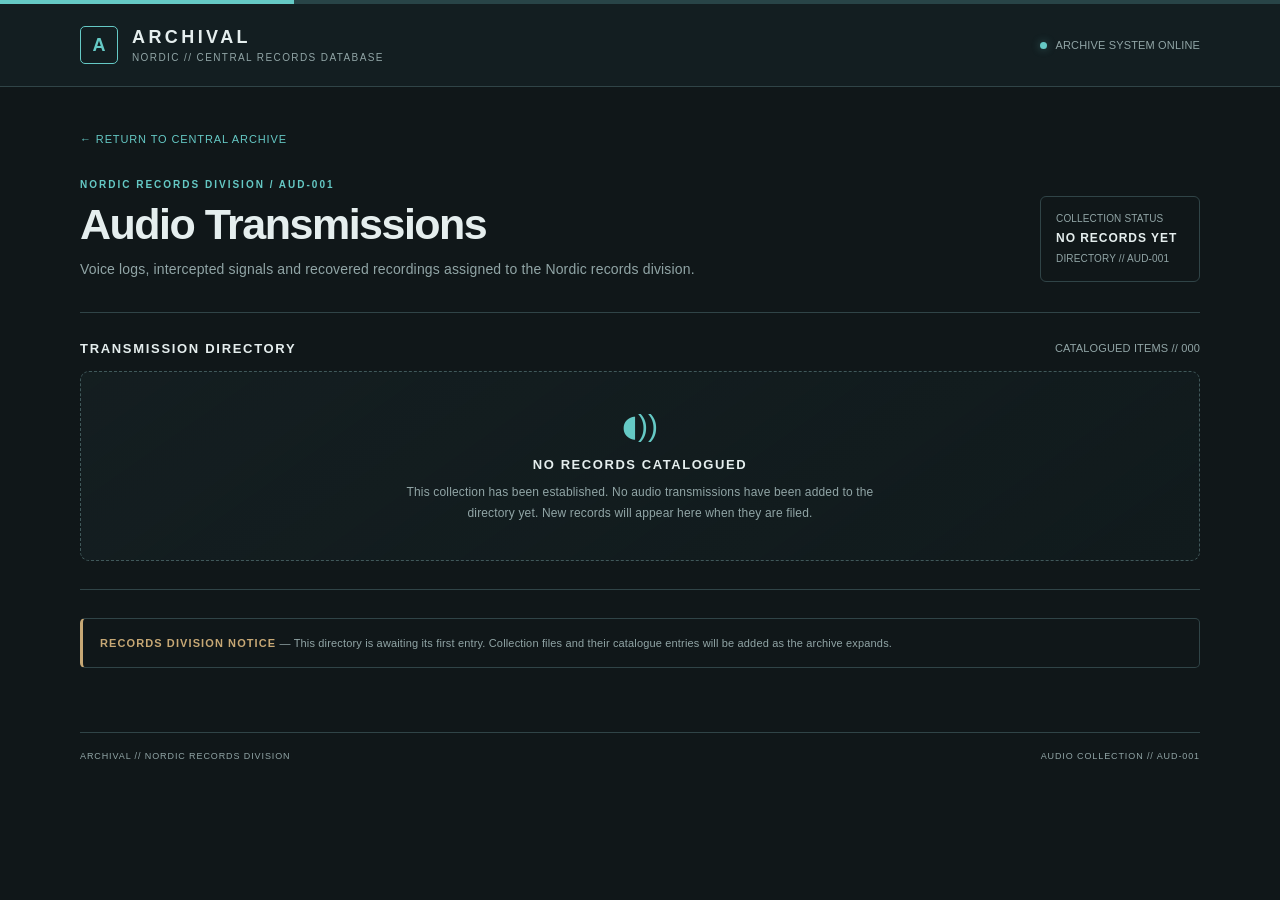
==== audio/index.html @ 57a5e49c "Add Audio Transmissions collection page" ====
<!doctype html>
<html lang="en">
<head>
  <meta charset="utf-8">
  <meta name="viewport" content="width=device-width, initial-scale=1, viewport-fit=cover">
  <meta name="theme-color" content="#101719">
  <meta name="description" content="ARCHIVAL — Audio Transmissions.">
  <title>Audio Transmissions — ARCHIVAL</title>
  <style>
    :root {
      color-scheme: dark;
      --bg:#101719; --panel:#172326; --panel2:#1c2b2e; --line:#304447;
      --text:#e5eeee; --muted:#91a5a6; --cyan:#65c9c5; --cyan-soft:#a0e2dc;
      --amber:#c7a875; --radius:9px;
      font-family:Inter,"Segoe UI",Arial,sans-serif;
    }
    *{box-sizing:border-box}
    html{min-width:320px;-webkit-text-size-adjust:100%;text-size-adjust:100%}
    body{margin:0;min-height:100vh;min-height:100svh;background:var(--bg);color:var(--text);letter-spacing:.01em;overflow-x:hidden}
    a{color:inherit;text-decoration:none}
    a:focus-visible{outline:3px solid var(--cyan-soft);outline-offset:4px}
    .topline{height:4px;background:linear-gradient(90deg,var(--cyan) 0 23%,#284447 23% 100%)}
    header{border-bottom:1px solid var(--line);background:#131e21}
    .header-inner,main,footer{width:min(1120px,calc(100% - 44px));margin:0 auto}
    .header-inner{min-height:82px;display:flex;align-items:center;justify-content:space-between;gap:24px}
    .brand{display:flex;align-items:center;gap:14px;min-width:0}
    .brand-mark{width:38px;height:38px;flex:0 0 38px;display:grid;place-items:center;border:1px solid var(--cyan);color:var(--cyan);font-size:18px;font-weight:700;border-radius:5px}
    .brand-name{font-size:18px;font-weight:700;letter-spacing:.19em}
    .brand-sub{margin-top:4px;color:var(--muted);font-size:10px;letter-spacing:.14em}
    .header-meta{color:var(--muted);font-size:11px;white-space:nowrap}
    .status-dot{display:inline-block;width:7px;height:7px;border-radius:50%;background:var(--cyan);margin-right:8px;box-shadow:0 0 8px #65c9c566}
    main{padding:42px 0 64px}
    .back{display:inline-flex;align-items:center;gap:9px;color:var(--cyan);font-size:11px;letter-spacing:.08em;margin-bottom:34px}
    .eyebrow{color:var(--cyan);font-size:10px;font-weight:700;letter-spacing:.2em;text-transform:uppercase}
    .intro{display:flex;justify-content:space-between;align-items:end;gap:30px;margin-bottom:30px}
    h1{margin:10px 0 9px;font-size:clamp(29px,5vw,43px);font-weight:600;letter-spacing:-.035em}
    .intro p{max-width:640px;margin:0;color:var(--muted);font-size:14px;line-height:1.7}
    .stamp{min-width:160px;padding:13px 15px;border:1px solid var(--line);border-radius:6px;color:var(--muted);font-size:10px;line-height:1.8}
    .stamp strong{display:block;color:var(--text);font-size:12px;letter-spacing:.08em}
    .rule{height:1px;background:var(--line);margin:28px 0}
    .section-heading{display:flex;justify-content:space-between;align-items:center;gap:20px;margin-bottom:15px}
    h2{margin:0;font-size:13px;font-weight:650;letter-spacing:.13em;text-transform:uppercase}
    .section-note{color:var(--muted);font-size:11px;text-align:right}
    .empty{min-height:190px;display:flex;flex-direction:column;align-items:center;justify-content:center;text-align:center;padding:28px;border:1px dashed #40585a;border-radius:var(--radius);background:linear-gradient(145deg,#17232699,#111b1d)}
    .empty-symbol{font-size:30px;color:var(--cyan);margin-bottom:14px}
    .empty strong{font-size:13px;letter-spacing:.12em}
    .empty p{max-width:470px;margin:10px 0 0;color:var(--muted);font-size:12px;line-height:1.7}
    .notice{padding:15px 17px;border:1px solid var(--line);border-left:3px solid var(--amber);border-radius:5px;color:var(--muted);font-size:11px;line-height:1.7;overflow-wrap:anywhere}
    .notice strong{color:var(--amber);letter-spacing:.1em}
    footer{display:flex;justify-content:space-between;gap:18px;padding:18px 0 24px;border-top:1px solid var(--line);color:var(--muted);font-size:9px;letter-spacing:.1em}
    @media(max-width:760px){.intro{align-items:start;flex-direction:column}.header-meta{font-size:9px} .empty{min-height:170px}}
    @media(max-width:440px){.header-inner,main,footer{width:min(100% - 28px,1120px)}.header-inner{min-height:72px;gap:10px}.brand{gap:10px}.brand-mark{width:34px;height:34px;flex-basis:34px}.brand-name{font-size:15px}.brand-sub{font-size:8px;letter-spacing:.08em}main{padding-top:30px}.section-heading{align-items:flex-start;flex-direction:column;gap:7px}.section-note{text-align:left}footer{flex-direction:column;line-height:1.6}}
    @media(prefers-reduced-motion:reduce){*,*::before,*::after{scroll-behavior:auto!important;transition-duration:.01ms!important;animation-duration:.01ms!important;animation-iteration-count:1!important}}
  </style>
</head>
<body>
  <div class="topline"></div>
  <header>
    <div class="header-inner">
      <a class="brand" href="../" aria-label="ARCHIVAL home">
        <div class="brand-mark">A</div>
        <div><div class="brand-name">ARCHIVAL</div><div class="brand-sub">NORDIC // CENTRAL RECORDS DATABASE</div></div>
      </a>
      <div class="header-meta"><span class="status-dot"></span>ARCHIVE SYSTEM ONLINE</div>
    </div>
  </header>
  <main>
    <a class="back" href="../">← RETURN TO CENTRAL ARCHIVE</a>
    <section class="intro">
      <div>
        <div class="eyebrow">Nordic records division / AUD-001</div>
        <h1>Audio Transmissions</h1>
        <p>Voice logs, intercepted signals and recovered recordings assigned to the Nordic records division.</p>
      </div>
      <div class="stamp">COLLECTION STATUS<strong>NO RECORDS YET</strong>DIRECTORY // AUD-001</div>
    </section>
    <div class="rule"></div>
    <section aria-labelledby="records-title">
      <div class="section-heading">
        <h2 id="records-title">Transmission directory</h2>
        <span class="section-note">CATALOGUED ITEMS // 000</span>
      </div>
      <div class="empty">
        <div class="empty-symbol" aria-hidden="true">◖))</div>
        <strong>NO RECORDS CATALOGUED</strong>
        <p>This collection has been established. No audio transmissions have been added to the directory yet. New records will appear here when they are filed.</p>
      </div>
    </section>
    <div class="rule"></div>
    <div class="notice"><strong>RECORDS DIVISION NOTICE</strong> — This directory is awaiting its first entry. Collection files and their catalogue entries will be added as the archive expands.</div>
  </main>
  <footer><span>ARCHIVAL // NORDIC RECORDS DIVISION</span><span>AUDIO COLLECTION // AUD-001</span></footer>
</body>
</html>
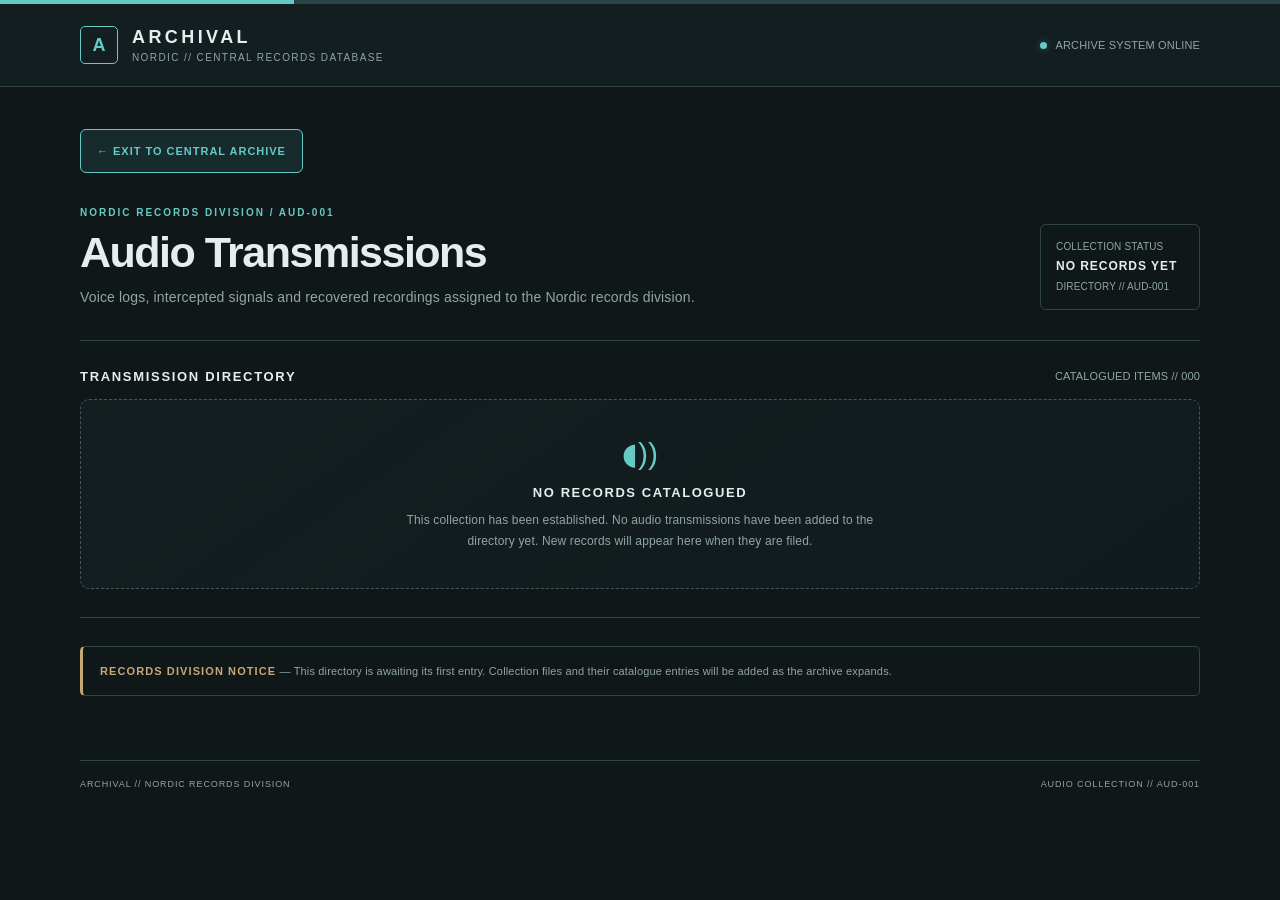
==== commit 77ca12d5: "Add clear exit navigation to collection page" ====
--- a/audio/index.html
+++ b/audio/index.html
@@ -30,7 +30,7 @@
     .header-meta{color:var(--muted);font-size:11px;white-space:nowrap}
     .status-dot{display:inline-block;width:7px;height:7px;border-radius:50%;background:var(--cyan);margin-right:8px;box-shadow:0 0 8px #65c9c566}
     main{padding:42px 0 64px}
-    .back{display:inline-flex;align-items:center;gap:9px;color:var(--cyan);font-size:11px;letter-spacing:.08em;margin-bottom:34px}
+    .back{display:inline-flex;align-items:center;justify-content:center;gap:9px;min-height:44px;padding:0 16px;border:1px solid var(--cyan);border-radius:6px;background:#172b2d;color:var(--cyan);font-size:11px;font-weight:700;letter-spacing:.09em;margin-bottom:34px;transition:background .18s ease,border-color .18s ease}\n    .back:hover,.exit-bottom:hover{background:#203b3d;border-color:var(--cyan-soft)}\n    .exit-bottom{display:flex;align-items:center;justify-content:center;gap:10px;min-height:48px;width:fit-content;max-width:100%;margin:24px auto 0;padding:0 22px;border:1px solid var(--cyan);border-radius:6px;background:#172b2d;color:var(--cyan);font-size:11px;font-weight:700;letter-spacing:.1em;text-align:center;transition:background .18s ease,border-color .18s ease;touch-action:manipulation}\n    .back:focus-visible,.exit-bottom:focus-visible{outline:3px solid var(--cyan-soft);outline-offset:4px}
     .eyebrow{color:var(--cyan);font-size:10px;font-weight:700;letter-spacing:.2em;text-transform:uppercase}
     .intro{display:flex;justify-content:space-between;align-items:end;gap:30px;margin-bottom:30px}
     h1{margin:10px 0 9px;font-size:clamp(29px,5vw,43px);font-weight:600;letter-spacing:-.035em}
@@ -65,7 +65,7 @@
     </div>
   </header>
   <main>
-    <a class="back" href="../">← RETURN TO CENTRAL ARCHIVE</a>
+    <a class="back" href="../" aria-label="Exit this collection and return to the central archive">← EXIT TO CENTRAL ARCHIVE</a>
     <section class="intro">
       <div>
         <div class="eyebrow">Nordic records division / AUD-001</div>
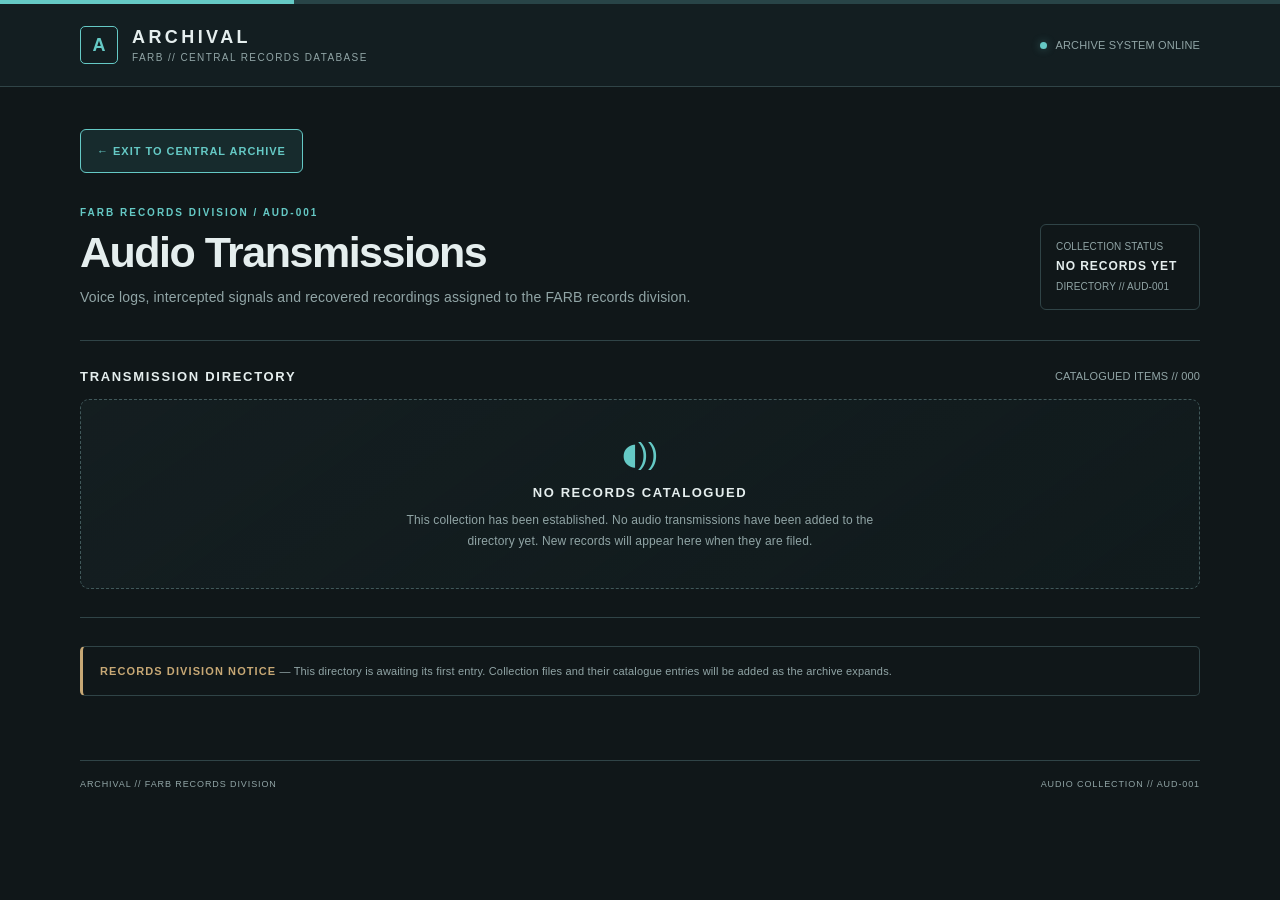
==== commit 43d099fb: "Replace NORDIC organisation label with FARB" ====
--- a/audio/index.html
+++ b/audio/index.html
@@ -59,7 +59,7 @@
     <div class="header-inner">
       <a class="brand" href="../" aria-label="ARCHIVAL home">
         <div class="brand-mark">A</div>
-        <div><div class="brand-name">ARCHIVAL</div><div class="brand-sub">NORDIC // CENTRAL RECORDS DATABASE</div></div>
+        <div><div class="brand-name">ARCHIVAL</div><div class="brand-sub">FARB // CENTRAL RECORDS DATABASE</div></div>
       </a>
       <div class="header-meta"><span class="status-dot"></span>ARCHIVE SYSTEM ONLINE</div>
     </div>
@@ -68,9 +68,9 @@
     <a class="back" href="../" aria-label="Exit this collection and return to the central archive">← EXIT TO CENTRAL ARCHIVE</a>
     <section class="intro">
       <div>
-        <div class="eyebrow">Nordic records division / AUD-001</div>
+        <div class="eyebrow">FARB records division / AUD-001</div>
         <h1>Audio Transmissions</h1>
-        <p>Voice logs, intercepted signals and recovered recordings assigned to the Nordic records division.</p>
+        <p>Voice logs, intercepted signals and recovered recordings assigned to the FARB records division.</p>
       </div>
       <div class="stamp">COLLECTION STATUS<strong>NO RECORDS YET</strong>DIRECTORY // AUD-001</div>
     </section>
@@ -89,6 +89,6 @@
     <div class="rule"></div>
     <div class="notice"><strong>RECORDS DIVISION NOTICE</strong> — This directory is awaiting its first entry. Collection files and their catalogue entries will be added as the archive expands.</div>
   </main>
-  <footer><span>ARCHIVAL // NORDIC RECORDS DIVISION</span><span>AUDIO COLLECTION // AUD-001</span></footer>
+  <footer><span>ARCHIVAL // FARB RECORDS DIVISION</span><span>AUDIO COLLECTION // AUD-001</span></footer>
 </body>
 </html>
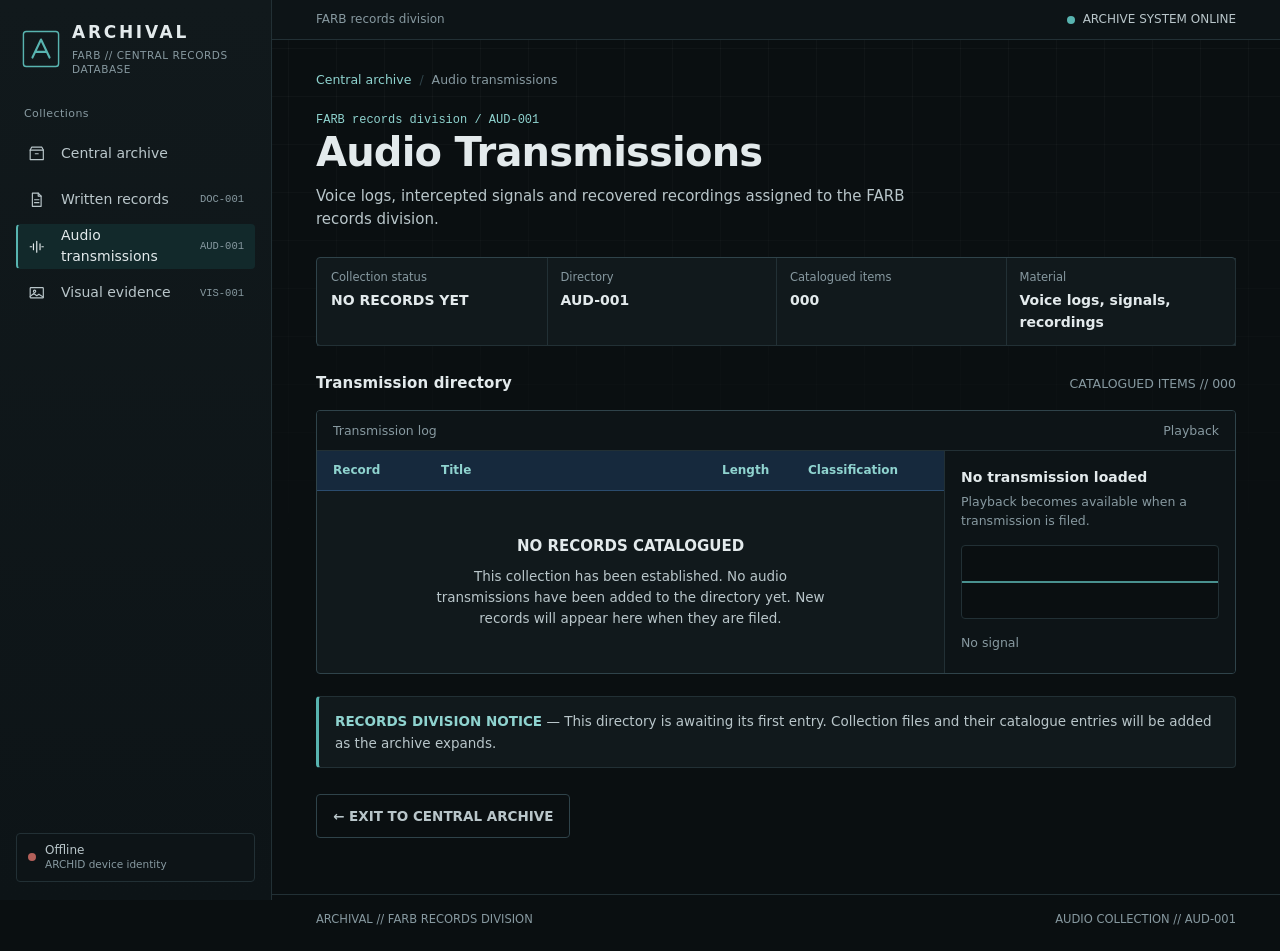
==== commit edaa61b3: "Redesign ARCHIVAL as a classified records-management console Shared design system (assets/css/archiv" ====
--- a/audio/index.html
+++ b/audio/index.html
@@ -1,94 +1,122 @@
 <!doctype html>
 <html lang="en">
 <head>
-  <meta charset="utf-8">
-  <meta name="viewport" content="width=device-width, initial-scale=1, viewport-fit=cover">
-  <meta name="theme-color" content="#101719">
-  <meta name="description" content="ARCHIVAL — Audio Transmissions.">
-  <title>Audio Transmissions — ARCHIVAL</title>
-  <style>
-    :root {
-      color-scheme: dark;
-      --bg:#101719; --panel:#172326; --panel2:#1c2b2e; --line:#304447;
-      --text:#e5eeee; --muted:#91a5a6; --cyan:#65c9c5; --cyan-soft:#a0e2dc;
-      --amber:#c7a875; --radius:9px;
-      font-family:Inter,"Segoe UI",Arial,sans-serif;
-    }
-    *{box-sizing:border-box}
-    html{min-width:320px;-webkit-text-size-adjust:100%;text-size-adjust:100%}
-    body{margin:0;min-height:100vh;min-height:100svh;background:var(--bg);color:var(--text);letter-spacing:.01em;overflow-x:hidden}
-    a{color:inherit;text-decoration:none}
-    a:focus-visible{outline:3px solid var(--cyan-soft);outline-offset:4px}
-    .topline{height:4px;background:linear-gradient(90deg,var(--cyan) 0 23%,#284447 23% 100%)}
-    header{border-bottom:1px solid var(--line);background:#131e21}
-    .header-inner,main,footer{width:min(1120px,calc(100% - 44px));margin:0 auto}
-    .header-inner{min-height:82px;display:flex;align-items:center;justify-content:space-between;gap:24px}
-    .brand{display:flex;align-items:center;gap:14px;min-width:0}
-    .brand-mark{width:38px;height:38px;flex:0 0 38px;display:grid;place-items:center;border:1px solid var(--cyan);color:var(--cyan);font-size:18px;font-weight:700;border-radius:5px}
-    .brand-name{font-size:18px;font-weight:700;letter-spacing:.19em}
-    .brand-sub{margin-top:4px;color:var(--muted);font-size:10px;letter-spacing:.14em}
-    .header-meta{color:var(--muted);font-size:11px;white-space:nowrap}
-    .status-dot{display:inline-block;width:7px;height:7px;border-radius:50%;background:var(--cyan);margin-right:8px;box-shadow:0 0 8px #65c9c566}
-    main{padding:42px 0 64px}
-    .back{display:inline-flex;align-items:center;justify-content:center;gap:9px;min-height:44px;padding:0 16px;border:1px solid var(--cyan);border-radius:6px;background:#172b2d;color:var(--cyan);font-size:11px;font-weight:700;letter-spacing:.09em;margin-bottom:34px;transition:background .18s ease,border-color .18s ease}\n    .back:hover,.exit-bottom:hover{background:#203b3d;border-color:var(--cyan-soft)}\n    .exit-bottom{display:flex;align-items:center;justify-content:center;gap:10px;min-height:48px;width:fit-content;max-width:100%;margin:24px auto 0;padding:0 22px;border:1px solid var(--cyan);border-radius:6px;background:#172b2d;color:var(--cyan);font-size:11px;font-weight:700;letter-spacing:.1em;text-align:center;transition:background .18s ease,border-color .18s ease;touch-action:manipulation}\n    .back:focus-visible,.exit-bottom:focus-visible{outline:3px solid var(--cyan-soft);outline-offset:4px}
-    .eyebrow{color:var(--cyan);font-size:10px;font-weight:700;letter-spacing:.2em;text-transform:uppercase}
-    .intro{display:flex;justify-content:space-between;align-items:end;gap:30px;margin-bottom:30px}
-    h1{margin:10px 0 9px;font-size:clamp(29px,5vw,43px);font-weight:600;letter-spacing:-.035em}
-    .intro p{max-width:640px;margin:0;color:var(--muted);font-size:14px;line-height:1.7}
-    .stamp{min-width:160px;padding:13px 15px;border:1px solid var(--line);border-radius:6px;color:var(--muted);font-size:10px;line-height:1.8}
-    .stamp strong{display:block;color:var(--text);font-size:12px;letter-spacing:.08em}
-    .rule{height:1px;background:var(--line);margin:28px 0}
-    .section-heading{display:flex;justify-content:space-between;align-items:center;gap:20px;margin-bottom:15px}
-    h2{margin:0;font-size:13px;font-weight:650;letter-spacing:.13em;text-transform:uppercase}
-    .section-note{color:var(--muted);font-size:11px;text-align:right}
-    .empty{min-height:190px;display:flex;flex-direction:column;align-items:center;justify-content:center;text-align:center;padding:28px;border:1px dashed #40585a;border-radius:var(--radius);background:linear-gradient(145deg,#17232699,#111b1d)}
-    .empty-symbol{font-size:30px;color:var(--cyan);margin-bottom:14px}
-    .empty strong{font-size:13px;letter-spacing:.12em}
-    .empty p{max-width:470px;margin:10px 0 0;color:var(--muted);font-size:12px;line-height:1.7}
-    .notice{padding:15px 17px;border:1px solid var(--line);border-left:3px solid var(--amber);border-radius:5px;color:var(--muted);font-size:11px;line-height:1.7;overflow-wrap:anywhere}
-    .notice strong{color:var(--amber);letter-spacing:.1em}
-    footer{display:flex;justify-content:space-between;gap:18px;padding:18px 0 24px;border-top:1px solid var(--line);color:var(--muted);font-size:9px;letter-spacing:.1em}
-    @media(max-width:760px){.intro{align-items:start;flex-direction:column}.header-meta{font-size:9px} .empty{min-height:170px}}
-    @media(max-width:440px){.header-inner,main,footer{width:min(100% - 28px,1120px)}.header-inner{min-height:72px;gap:10px}.brand{gap:10px}.brand-mark{width:34px;height:34px;flex-basis:34px}.brand-name{font-size:15px}.brand-sub{font-size:8px;letter-spacing:.08em}main{padding-top:30px}.section-heading{align-items:flex-start;flex-direction:column;gap:7px}.section-note{text-align:left}footer{flex-direction:column;line-height:1.6}}
-    @media(prefers-reduced-motion:reduce){*,*::before,*::after{scroll-behavior:auto!important;transition-duration:.01ms!important;animation-duration:.01ms!important;animation-iteration-count:1!important}}
-  </style>
+<meta charset="utf-8">
+<meta name="viewport" content="width=device-width, initial-scale=1, viewport-fit=cover">
+<meta name="theme-color" content="#0a0f11">
+<meta name="description" content="ARCHIVAL — Audio Transmissions.">
+<title>Audio Transmissions — ARCHIVAL</title>
+<link rel="stylesheet" href="../assets/css/archival.css">
 </head>
 <body>
-  <div class="topline"></div>
-  <header>
-    <div class="header-inner">
-      <a class="brand" href="../" aria-label="ARCHIVAL home">
-        <div class="brand-mark">A</div>
-        <div><div class="brand-name">ARCHIVAL</div><div class="brand-sub">FARB // CENTRAL RECORDS DATABASE</div></div>
-      </a>
-      <div class="header-meta"><span class="status-dot"></span>ARCHIVE SYSTEM ONLINE</div>
-    </div>
-  </header>
-  <main>
-    <a class="back" href="../" aria-label="Exit this collection and return to the central archive">← EXIT TO CENTRAL ARCHIVE</a>
-    <section class="intro">
-      <div>
-        <div class="eyebrow">FARB records division / AUD-001</div>
-        <h1>Audio Transmissions</h1>
-        <p>Voice logs, intercepted signals and recovered recordings assigned to the FARB records division.</p>
-      </div>
-      <div class="stamp">COLLECTION STATUS<strong>NO RECORDS YET</strong>DIRECTORY // AUD-001</div>
-    </section>
-    <div class="rule"></div>
-    <section aria-labelledby="records-title">
-      <div class="section-heading">
-        <h2 id="records-title">Transmission directory</h2>
-        <span class="section-note">CATALOGUED ITEMS // 000</span>
-      </div>
-      <div class="empty">
-        <div class="empty-symbol" aria-hidden="true">◖))</div>
-        <strong>NO RECORDS CATALOGUED</strong>
-        <p>This collection has been established. No audio transmissions have been added to the directory yet. New records will appear here when they are filed.</p>
-      </div>
-    </section>
-    <div class="rule"></div>
-    <div class="notice"><strong>RECORDS DIVISION NOTICE</strong> — This directory is awaiting its first entry. Collection files and their catalogue entries will be added as the archive expands.</div>
-  </main>
-  <footer><span>ARCHIVAL // FARB RECORDS DIVISION</span><span>AUDIO COLLECTION // AUD-001</span></footer>
+<svg width="0" height="0" style="position:absolute" aria-hidden="true" focusable="false"><defs>
+<symbol id="i-mark" viewBox="0 0 40 40"><rect x="1.5" y="1.5" width="37" height="37" rx="3" fill="none" stroke="currentColor" stroke-width="1.5"/><path d="M11 29 20 10l9 19M14.5 23h11" fill="none" stroke="currentColor" stroke-width="2.2" stroke-linecap="round" stroke-linejoin="round"/></symbol>
+<symbol id="i-archive" viewBox="0 0 24 24"><path d="M3 7h18v13H3z"/><path d="M3 7l2-4h14l2 4"/><path d="M10 12h4"/></symbol>
+<symbol id="i-doc" viewBox="0 0 24 24"><path d="M6 3h8l4 4v14H6z"/><path d="M14 3v4h4"/><path d="M9 12h6M9 16h6"/></symbol>
+<symbol id="i-audio" viewBox="0 0 24 24"><path d="M3 12h2M7.5 8v8M12 4.5v15M16.5 8v8M21 12h-2"/></symbol>
+<symbol id="i-image" viewBox="0 0 24 24"><rect x="3" y="5" width="18" height="14" rx="1"/><circle cx="9" cy="10" r="1.6"/><path d="M3 17l5-4 4 3 3-2 6 4"/></symbol>
+<symbol id="i-search" viewBox="0 0 24 24"><circle cx="11" cy="11" r="6"/><path d="M16 16l5 5"/></symbol>
+<symbol id="i-open" viewBox="0 0 24 24"><path d="M9 5h10v10"/><path d="M19 5 8 16"/></symbol>
+<symbol id="i-go" viewBox="0 0 24 24"><path d="M5 12h14M13 6l6 6-6 6"/></symbol>
+</defs></svg>
+<div class="shell">
+<aside class="rail">
+<a class="brand" href="../" aria-label="ARCHIVAL home">
+<svg class="brand-mark" aria-hidden="true"><use href="#i-mark"/></svg>
+<span><span class="brand-name">ARCHIVAL</span><span class="brand-sub" style="display:block">FARB // CENTRAL RECORDS DATABASE</span></span>
+</a>
+<nav class="nav" aria-label="Archive collections">
+<p class="nav-label">Collections</p>
+<a href="../"><svg class="icon" aria-hidden="true"><use href="#i-archive"/></svg><span>Central archive</span><span></span></a>
+<a href="../documents/"><svg class="icon" aria-hidden="true"><use href="#i-doc"/></svg><span>Written records</span><span class="code">DOC-001</span></a>
+<a href="../audio/" aria-current="page"><svg class="icon" aria-hidden="true"><use href="#i-audio"/></svg><span>Audio transmissions</span><span class="code">AUD-001</span></a>
+<a href="../visual/"><svg class="icon" aria-hidden="true"><use href="#i-image"/></svg><span>Visual evidence</span><span class="code">VIS-001</span></a>
+</nav>
+<div class="rail-foot">
+<div class="chip" data-archid-chip><span class="dot"></span><span><span data-archid-label>Connecting</span><small>ARCHID device identity</small></span></div>
+</div>
+</aside>
+<div class="stage">
+<div class="banner"><span class="hide-sm">FARB records division</span><span class="status"><span class="dot"></span>ARCHIVE SYSTEM ONLINE</span></div>
+<main class="main" id="main">
+<nav class="crumbs" aria-label="Breadcrumb"><a href="../">Central archive</a> <span class="sep" aria-hidden="true">/</span> <span aria-current="page">Audio transmissions</span></nav>
+
+<div class="record-no">FARB records division / AUD-001</div>
+<h1>Audio Transmissions</h1>
+<p class="lede">Voice logs, intercepted signals and recovered recordings assigned to the FARB records division.</p>
+<dl class="control">
+<div><dt>Collection status</dt><dd id="audioStatus">NO RECORDS YET</dd></div>
+<div><dt>Directory</dt><dd>AUD-001</dd></div>
+<div><dt>Catalogued items</dt><dd id="audioCountCell">000</dd></div>
+<div><dt>Material</dt><dd>Voice logs, signals, recordings</dd></div>
+</dl>
+<section aria-labelledby="records-title">
+<div class="section-head"><h2 id="records-title">Transmission directory</h2><span class="note" id="audioCount">CATALOGUED ITEMS // 000</span></div>
+<div class="deck">
+<div class="deck-head"><span>Transmission log</span><span>Playback</span></div>
+<div class="deck-body">
+<div class="tx-list">
+<div class="tx-cols" aria-hidden="true"><span>Record</span><span>Title</span><span>Length</span><span>Classification</span></div>
+<div id="txRows" role="listbox" aria-label="Transmission log"></div>
+<div class="tx-empty" id="txEmpty"><strong>NO RECORDS CATALOGUED</strong><p>This collection has been established. No audio transmissions have been added to the directory yet. New records will appear here when they are filed.</p></div>
+</div>
+<div class="player">
+<div><p class="player-title" id="playerTitle">No transmission loaded</p><p class="player-sub" id="playerSub">Playback becomes available when a transmission is filed.</p></div>
+<svg class="scope" viewBox="0 0 260 74" preserveAspectRatio="none" aria-hidden="true"><line class="base" x1="0" y1="37" x2="260" y2="37"/><path class="trace" id="scopeTrace" d="M0 37 H260"/></svg>
+<audio id="audioEl" controls preload="none" hidden></audio>
+<p class="player-state" id="playerState" aria-live="polite">No signal</p>
+</div>
+</div>
+</div>
+</section>
+<div style="height:22px"></div>
+<p class="notice"><strong>RECORDS DIVISION NOTICE</strong> — This directory is awaiting its first entry. Collection files and their catalogue entries will be added as the archive expands.</p>
+<div class="btn-row"><a class="btn quiet" href="../" aria-label="Exit this collection and return to the central archive">← EXIT TO CENTRAL ARCHIVE</a></div>
+
+</main>
+<footer class="foot"><span>ARCHIVAL // FARB RECORDS DIVISION</span><span>AUDIO COLLECTION // AUD-001</span></footer>
+</div>
+</div>
+<script src="../assets/js/archid.js"></script>
+<script>
+/* Filing a transmission: add an entry here. Leave the list empty to show the empty state.
+   { id:"AUD-001-001", title:"…", src:"files/name.mp3", length:"03:12", recorded:"2019-04-02", classification:"RESTRICTED", summary:"…" } */
+(() => {
+ const TRANSMISSIONS = [];
+ const rows = document.getElementById('txRows');
+ const empty = document.getElementById('txEmpty');
+ const audio = document.getElementById('audioEl');
+ const title = document.getElementById('playerTitle');
+ const sub = document.getElementById('playerSub');
+ const state = document.getElementById('playerState');
+ const pad = n => String(n).padStart(3, '0');
+ function select(item, btn) {
+  rows.querySelectorAll('[aria-selected="true"]').forEach(el => el.setAttribute('aria-selected', 'false'));
+  btn.setAttribute('aria-selected', 'true');
+  title.textContent = item.title;
+  sub.textContent = [item.id, item.recorded, item.summary].filter(Boolean).join(' · ');
+  audio.src = item.src; audio.hidden = false; state.textContent = 'Ready';
+ }
+ if (TRANSMISSIONS.length) {
+  empty.hidden = true;
+  TRANSMISSIONS.forEach(item => {
+   const b = document.createElement('button');
+   b.type = 'button'; b.className = 'tx-row'; b.setAttribute('role', 'option'); b.setAttribute('aria-selected', 'false');
+   [['id', item.id], ['ttl', item.title], ['dur', item.length || ''], ['cls', item.classification || '']].forEach(([c, t]) => {
+    const s = document.createElement('span'); s.className = c; s.textContent = t; b.appendChild(s);
+   });
+   b.addEventListener('click', () => select(item, b));
+   rows.appendChild(b);
+  });
+  document.getElementById('audioCount').textContent = 'CATALOGUED ITEMS // ' + pad(TRANSMISSIONS.length);
+  document.getElementById('audioCountCell').textContent = pad(TRANSMISSIONS.length);
+  document.getElementById('audioStatus').textContent = TRANSMISSIONS.length + ' CATALOGUED';
+  audio.addEventListener('play', () => state.textContent = 'Playing');
+  audio.addEventListener('pause', () => state.textContent = 'Paused');
+  audio.addEventListener('ended', () => state.textContent = 'Ended');
+ }
+})();
+</script>
+<script src="../assets/js/archival-ui.js"></script>
 </body>
-</html>+</html>
--- a/assets/css/archival.css
+++ b/assets/css/archival.css
@@ -0,0 +1,477 @@
+/* ARCHIVAL design system — shared by every page.
+   Tokens first, then shell, then components, then section-specific rules. */
+
+:root {
+  color-scheme: dark;
+  --ink: #0a0f11;
+  --ink-2: #0d1417;
+  --slate: #11191c;
+  --slate-2: #151f23;
+  --line: #223035;
+  --line-2: #2f434a;
+  --folder: #16293d;
+  --folder-2: #1b3550;
+  --folder-edge: #2b4c6e;
+  --folder-hi: #7fb0d8;
+  --text: #e3eaec;
+  --text-2: #b9c6ca;
+  --muted: #8799a0;
+  --cyan: #58b4b0;
+  --cyan-2: #8fd3cf;
+  --cyan-bg: #12292b;
+  --red: #b4605a;
+  --red-2: #d58f89;
+  --red-bg: #261615;
+  --radius: 4px;
+  --rail: 272px;
+  --font: Bahnschrift, "Segoe UI Variable Text", "Segoe UI", "SF Pro Text", system-ui, -apple-system, "Helvetica Neue", Arial, sans-serif;
+  --mono: ui-monospace, "SF Mono", "Cascadia Mono", Consolas, "Liberation Mono", monospace;
+  font-family: var(--font);
+}
+
+* { box-sizing: border-box; }
+html { min-width: 320px; -webkit-text-size-adjust: 100%; text-size-adjust: 100%; scroll-padding-top: 16px; }
+body {
+  margin: 0;
+  min-height: 100vh;
+  min-height: 100svh;
+  background:
+    linear-gradient(var(--ink), var(--ink)) padding-box,
+    var(--ink);
+  background-color: var(--ink);
+  color: var(--text);
+  font-size: 15px;
+  line-height: 1.55;
+  overflow-x: hidden;
+}
+body::before {
+  /* faint registration grid, fixed behind everything */
+  content: "";
+  position: fixed;
+  inset: 0;
+  z-index: -1;
+  pointer-events: none;
+  background-image:
+    linear-gradient(to right, #ffffff08 1px, transparent 1px),
+    linear-gradient(to bottom, #ffffff08 1px, transparent 1px);
+  background-size: 48px 48px;
+  mask-image: linear-gradient(to bottom, #000 0, transparent 70%);
+  -webkit-mask-image: linear-gradient(to bottom, #000 0, transparent 70%);
+}
+a { color: inherit; text-decoration: none; }
+button, input { font: inherit; color: inherit; }
+:focus-visible { outline: 2px solid var(--cyan-2); outline-offset: 3px; }
+.sr-only { position: absolute; width: 1px; height: 1px; margin: -1px; padding: 0; overflow: hidden; clip: rect(0 0 0 0); white-space: nowrap; border: 0; }
+.icon { width: 1.25em; height: 1.25em; flex: 0 0 auto; fill: none; stroke: currentColor; stroke-width: 1.6; stroke-linecap: round; stroke-linejoin: round; }
+
+/* ---------- Shell ---------- */
+.shell { display: grid; grid-template-columns: var(--rail) minmax(0, 1fr); min-height: 100vh; min-height: 100svh; }
+
+.rail {
+  position: sticky;
+  top: 0;
+  align-self: start;
+  height: 100vh;
+  height: 100svh;
+  display: flex;
+  flex-direction: column;
+  gap: 28px;
+  padding: 22px 16px 18px;
+  border-right: 1px solid var(--line);
+  background: linear-gradient(180deg, var(--slate), var(--ink-2));
+}
+.brand { display: flex; align-items: center; gap: 12px; min-width: 0; padding: 0 6px; }
+.brand-mark { width: 38px; height: 38px; flex: 0 0 38px; color: var(--cyan); }
+.brand-name { font-size: 17px; font-weight: 700; letter-spacing: .16em; line-height: 1.1; }
+.brand-sub { margin-top: 4px; color: var(--muted); font-size: 10.5px; letter-spacing: .05em; line-height: 1.3; }
+
+.nav { display: flex; flex-direction: column; gap: 2px; }
+.nav-label { margin: 0 8px 8px; color: var(--muted); font-size: 11px; letter-spacing: .04em; }
+.nav a {
+  display: grid;
+  grid-template-columns: 22px 1fr auto;
+  align-items: center;
+  gap: 11px;
+  min-height: 44px;
+  padding: 0 10px;
+  border: 1px solid transparent;
+  border-left: 2px solid transparent;
+  border-radius: var(--radius);
+  color: var(--text-2);
+  font-size: 14px;
+  transition: background-color .15s, border-color .15s, color .15s;
+}
+.nav a:hover { background: var(--slate-2); color: var(--text); }
+.nav a[aria-current="page"] { background: var(--cyan-bg); border-left-color: var(--cyan); color: var(--text); }
+.nav .code { color: var(--muted); font-family: var(--mono); font-size: 10.5px; }
+
+.rail-foot { margin-top: auto; display: grid; gap: 10px; }
+.chip {
+  display: flex;
+  align-items: center;
+  gap: 9px;
+  padding: 9px 11px;
+  border: 1px solid var(--line);
+  border-radius: var(--radius);
+  background: var(--ink-2);
+  color: var(--text-2);
+  font-size: 12px;
+  line-height: 1.3;
+}
+.chip small { display: block; color: var(--muted); font-size: 10.5px; }
+.dot { width: 8px; height: 8px; flex: 0 0 8px; border-radius: 50%; background: var(--muted); }
+.dot.ok { background: var(--cyan); }
+.dot.warn { background: var(--red); }
+
+.stage { min-width: 0; display: flex; flex-direction: column; }
+.banner {
+  display: flex;
+  align-items: center;
+  justify-content: space-between;
+  gap: 16px;
+  min-height: 40px;
+  padding: 0 clamp(18px, 4vw, 44px);
+  border-bottom: 1px solid var(--line);
+  background: var(--ink-2);
+  color: var(--muted);
+  font-size: 12px;
+}
+.banner .status { display: inline-flex; align-items: center; gap: 8px; color: var(--text-2); }
+.banner .status .dot { background: var(--cyan); }
+.main { flex: 1; width: 100%; max-width: 1080px; padding: 30px clamp(18px, 4vw, 44px) 56px; }
+.foot {
+  display: flex;
+  justify-content: space-between;
+  gap: 16px;
+  padding: 16px clamp(18px, 4vw, 44px) 22px;
+  border-top: 1px solid var(--line);
+  color: var(--muted);
+  font-size: 11.5px;
+}
+
+/* ---------- Page head ---------- */
+.crumbs { display: flex; flex-wrap: wrap; align-items: center; gap: 8px; margin-bottom: 22px; color: var(--muted); font-size: 12.5px; }
+.crumbs a { color: var(--cyan-2); }
+.crumbs a:hover { text-decoration: underline; text-underline-offset: 3px; }
+.crumbs .sep { color: var(--line-2); }
+h1 { margin: 0 0 10px; font-size: clamp(27px, 4.2vw, 40px); font-weight: 600; line-height: 1.12; letter-spacing: -.02em; }
+h1.record-title { font-size: clamp(21px, 3.1vw, 30px); font-family: var(--font); }
+h2 { margin: 0; font-size: 15px; font-weight: 650; letter-spacing: .01em; }
+.lede { max-width: 62ch; margin: 0; color: var(--text-2); }
+.subtitle { margin: 0; color: var(--muted); font-size: 13px; }
+.record-no { color: var(--cyan-2); font-family: var(--mono); font-size: 12px; }
+
+/* Document control block: ruled form cells that carry real metadata */
+.control {
+  display: grid;
+  grid-template-columns: repeat(auto-fit, minmax(150px, 1fr));
+  margin: 26px 0;
+  border: 1px solid var(--line-2);
+  border-radius: var(--radius);
+  background: var(--slate);
+}
+.control > div { padding: 11px 14px 12px; border-right: 1px solid var(--line); border-bottom: 1px solid var(--line); margin: 0 -1px -1px 0; min-width: 0; }
+.control dt, .control .k { margin: 0; color: var(--muted); font-size: 11.5px; }
+.control dd, .control .v { margin: 3px 0 0; color: var(--text); font-size: 14px; font-weight: 600; overflow-wrap: anywhere; }
+.control .v.ok { color: var(--cyan-2); }
+.control .v.alert { color: var(--red-2); }
+
+.section-head { display: flex; align-items: baseline; justify-content: space-between; gap: 16px; margin: 0 0 14px; }
+.section-head .note { color: var(--muted); font-size: 12.5px; }
+
+/* Stamps are the one place capitals belong: they are classification marks */
+.stamp {
+  display: inline-block;
+  padding: 5px 11px;
+  border: 1.5px solid var(--red);
+  border-radius: 2px;
+  color: var(--red-2);
+  font-size: 11.5px;
+  font-weight: 700;
+  letter-spacing: .14em;
+  text-transform: uppercase;
+}
+.stamp.block { display: block; text-align: center; padding: 8px; }
+
+.notice {
+  margin: 0;
+  padding: 13px 16px;
+  border: 1px solid var(--line);
+  border-left: 3px solid var(--cyan);
+  border-radius: var(--radius);
+  background: var(--slate);
+  color: var(--text-2);
+  font-size: 13.5px;
+  line-height: 1.65;
+}
+.notice strong { color: var(--cyan-2); font-weight: 650; }
+
+/* ---------- Buttons ---------- */
+.btn {
+  display: inline-flex;
+  align-items: center;
+  justify-content: center;
+  gap: 8px;
+  min-height: 44px;
+  padding: 0 16px;
+  border: 1px solid var(--cyan);
+  border-radius: var(--radius);
+  background: var(--cyan-bg);
+  color: var(--cyan-2);
+  font-size: 13.5px;
+  font-weight: 650;
+  cursor: pointer;
+  transition: background-color .15s, border-color .15s;
+  touch-action: manipulation;
+}
+.btn:hover { background: #17393b; border-color: var(--cyan-2); }
+.btn.quiet { border-color: var(--line-2); background: transparent; color: var(--text-2); }
+.btn.quiet:hover { border-color: var(--cyan); color: var(--text); }
+.btn[disabled], .btn[aria-disabled="true"] { opacity: .45; pointer-events: none; }
+.btn-row { display: flex; flex-wrap: wrap; gap: 10px; margin-top: 26px; }
+
+/* ---------- Folder cards (collections and directories) ---------- */
+.folders { display: grid; grid-template-columns: repeat(auto-fill, minmax(min(100%, 280px), 1fr)); gap: 18px; padding-top: 14px; }
+.folder {
+  position: relative;
+  display: flex;
+  flex-direction: column;
+  gap: 14px;
+  min-height: 164px;
+  padding: 20px 18px 16px;
+  border: 1px solid var(--folder-edge);
+  border-radius: 0 var(--radius) var(--radius) var(--radius);
+  background: linear-gradient(160deg, var(--folder-2), var(--folder));
+  color: var(--text);
+  text-align: left;
+  cursor: pointer;
+  transition: border-color .15s, background-color .15s, transform .15s;
+  touch-action: manipulation;
+}
+.folder::before {
+  /* the tab */
+  content: "";
+  position: absolute;
+  left: -1px;
+  top: -15px;
+  width: 92px;
+  height: 15px;
+  border: 1px solid var(--folder-edge);
+  border-bottom: 0;
+  border-radius: 4px 9px 0 0;
+  background: var(--folder-2);
+  clip-path: polygon(0 0, calc(100% - 10px) 0, 100% 100%, 0 100%);
+}
+.folder:hover { border-color: var(--cyan); }
+.folder:hover::before { border-color: var(--cyan); }
+.folder .f-top { display: flex; align-items: center; justify-content: space-between; gap: 12px; }
+.folder .f-icon { width: 34px; height: 34px; color: var(--folder-hi); }
+.folder .f-code { color: var(--folder-hi); font-family: var(--mono); font-size: 11.5px; }
+.folder .f-name { font-size: 17px; font-weight: 650; line-height: 1.25; }
+.folder .f-desc { margin-top: 5px; color: var(--text-2); font-size: 13px; line-height: 1.5; }
+.folder .f-meta { margin-top: auto; display: flex; align-items: center; justify-content: space-between; gap: 10px; padding-top: 12px; border-top: 1px solid var(--folder-edge); color: var(--text-2); font-size: 12.5px; }
+.folder .f-meta strong { color: var(--text); font-weight: 650; }
+.folder .folder-lock { display: inline-flex; align-items: center; gap: 6px; color: var(--cyan-2); font-size: 12px; font-weight: 650; }
+.folder .go { color: var(--cyan-2); }
+.folder-card-detail { margin-top: 5px; color: var(--text-2); font-size: 12.5px; line-height: 1.55; }
+
+/* ---------- Home readout (one staged moment on load) ---------- */
+.readout { margin: 26px 0 34px; border: 1px solid var(--line-2); border-radius: var(--radius); background: var(--slate); overflow: hidden; }
+.readout-head { display: flex; justify-content: space-between; gap: 12px; padding: 10px 16px; border-bottom: 1px solid var(--line); background: var(--ink-2); color: var(--muted); font-size: 12px; }
+.readout-row { display: grid; grid-template-columns: 190px 1fr; gap: 14px; padding: 10px 16px; border-bottom: 1px solid var(--line); font-size: 13.5px; }
+.readout-row:last-child { border-bottom: 0; }
+.readout-row .k { color: var(--muted); }
+.readout-row .v { color: var(--text); font-weight: 600; }
+.readout-row .v.ok { color: var(--cyan-2); }
+@keyframes line-in { from { opacity: 0; transform: translateX(-8px); } to { opacity: 1; transform: none; } }
+.readout-row { animation: line-in .45s ease both; }
+.readout-row:nth-child(2) { animation-delay: .08s; }
+.readout-row:nth-child(3) { animation-delay: .2s; }
+.readout-row:nth-child(4) { animation-delay: .32s; }
+.readout-row:nth-child(5) { animation-delay: .44s; }
+
+/* ---------- Directory: access panel, dialog ---------- */
+.panel { margin-top: 22px; padding: 16px; border: 1px solid var(--line-2); border-radius: var(--radius); background: var(--slate); }
+.panel-title { margin: 0 0 12px; color: var(--cyan-2); font-size: 13px; font-weight: 650; }
+.archid-grid { display: grid; grid-template-columns: 1fr 1fr; gap: 10px; margin: 0 0 12px; }
+.archid-item { padding: 10px 12px; border: 1px solid var(--line); border-radius: var(--radius); background: var(--ink-2); }
+.archid-item span { display: block; color: var(--muted); font-size: 11.5px; }
+.archid-item strong { display: block; margin-top: 3px; font-size: 13.5px; }
+.archid-note { margin: 12px 0 0; color: var(--muted); font-size: 12.5px; line-height: 1.6; }
+.archid-check { min-height: 40px; padding: 0 14px; border: 1px solid var(--cyan); border-radius: var(--radius); background: var(--cyan-bg); color: var(--cyan-2); font-size: 12.5px; font-weight: 650; cursor: pointer; }
+.archid-check:hover { background: #17393b; }
+
+.overlay { position: fixed; inset: 0; z-index: 20; display: none; align-items: center; justify-content: center; padding: 16px; background: #04080ae6; overflow: auto; }
+.overlay.open { display: flex; }
+.dialog { width: min(100%, 640px); max-height: 92vh; max-height: 92svh; overflow: auto; border: 1px solid var(--line-2); border-radius: 6px; background: var(--slate); box-shadow: 0 24px 80px #000b; }
+.dialog-head { display: flex; align-items: center; justify-content: space-between; gap: 12px; padding: 12px 16px; border-bottom: 1px solid var(--folder-edge); background: linear-gradient(100deg, var(--folder-2), var(--folder)); }
+.dialog-label { color: var(--cyan-2); font-family: var(--mono); font-size: 12px; }
+.close { width: 40px; height: 40px; border: 1px solid var(--line-2); border-radius: var(--radius); background: var(--ink-2); color: var(--text); font-size: 20px; line-height: 1; cursor: pointer; }
+.close:hover { border-color: var(--cyan); }
+.dialog-body { padding: 18px; }
+.dialog .stamp.block { margin-bottom: 16px; }
+.meta-grid { display: grid; grid-template-columns: 1fr 1fr; gap: 9px; margin-bottom: 18px; }
+.meta-cell { padding: 10px 12px; border: 1px solid var(--line); border-radius: var(--radius); background: var(--ink-2); }
+.meta-cell span { display: block; color: var(--muted); font-size: 11.5px; }
+.meta-cell strong { display: block; margin-top: 3px; font-size: 13.5px; }
+label.field { display: block; margin-bottom: 8px; color: var(--text-2); font-size: 13px; font-weight: 600; }
+.password-row { display: flex; gap: 8px; }
+.password-row input { flex: 1; min-width: 0; min-height: 44px; padding: 0 12px; border: 1px solid var(--line-2); border-radius: var(--radius); background: var(--ink); color: var(--text); font-family: var(--mono); font-size: 16px; letter-spacing: .2em; }
+.password-row input::placeholder { letter-spacing: 0; font-family: var(--font); color: var(--muted); }
+.password-row input:focus { border-color: var(--cyan); outline: none; box-shadow: 0 0 0 2px #58b4b033; }
+.feedback { min-height: 22px; margin: 10px 0 0; color: var(--red-2); font-size: 13px; }
+.unlocked { display: none; }
+.unlocked.visible { display: block; }
+.list-tools { display: flex; align-items: center; gap: 12px; margin: 0 0 12px; }
+.list-tools .grow { flex: 1; min-width: 0; }
+.list-tools .heading { color: var(--cyan-2); font-size: 13px; font-weight: 650; white-space: nowrap; }
+.search { display: flex; align-items: center; gap: 8px; min-height: 40px; padding: 0 11px; border: 1px solid var(--line-2); border-radius: var(--radius); background: var(--ink); color: var(--muted); }
+.search:focus-within { border-color: var(--cyan); }
+.search input { flex: 1; min-width: 0; border: 0; background: transparent; color: var(--text); font-size: 14px; outline: none; }
+.search input::placeholder { color: var(--muted); }
+.file-list { display: grid; gap: 8px; margin: 0; padding: 0; list-style: none; }
+.file-row { display: flex; align-items: center; gap: 14px; padding: 12px 14px; border: 1px solid var(--folder-edge); border-radius: var(--radius); background: linear-gradient(110deg, var(--folder-2), var(--folder)); transition: border-color .15s, background-color .15s; }
+.file-row:hover { border-color: var(--cyan); }
+.file-row[hidden] { display: none; }
+.file-row .icon { width: 28px; height: 28px; color: var(--folder-hi); }
+.file-title { font-size: 13.5px; font-weight: 650; line-height: 1.35; overflow-wrap: anywhere; }
+.file-details { margin-top: 3px; color: var(--text-2); font-size: 12px; }
+.file-status { margin-left: auto; flex: 0 0 auto; color: var(--cyan-2); font-size: 12.5px; font-weight: 650; }
+.no-match { margin: 14px 0 0; color: var(--muted); font-size: 13px; }
+
+/* ---------- Record viewer (yearly pages) ---------- */
+.viewer { border: 1px solid var(--line-2); border-radius: var(--radius); background: var(--ink-2); overflow: hidden; }
+.viewer-head { display: flex; align-items: center; justify-content: space-between; gap: 12px; padding: 11px 16px; border-bottom: 1px solid var(--folder-edge); background: linear-gradient(90deg, var(--folder-2), var(--folder)); font-size: 13px; font-weight: 650; }
+.viewer-head span:first-child { color: var(--cyan-2); }
+.viewer-head span:last-child { color: var(--text-2); font-weight: 500; font-size: 12.5px; }
+.table-tools { display: flex; align-items: center; justify-content: space-between; gap: 14px; padding: 11px 14px; border-bottom: 1px solid var(--line); background: var(--slate); }
+.table-tools .search { flex: 1; max-width: 440px; }
+.result-count { color: var(--muted); font-size: 12.5px; white-space: nowrap; }
+.scroll-window { max-height: 560px; overflow: auto; overscroll-behavior: contain; scrollbar-color: var(--folder-edge) var(--ink); scrollbar-width: thin; background: var(--ink-2); }
+.record-table { width: 100%; min-width: 700px; border-collapse: collapse; font-size: 13.5px; }
+.record-table th { position: sticky; top: 0; z-index: 2; padding: 11px 15px; border-bottom: 1px solid var(--folder-edge); background: var(--folder); color: var(--cyan-2); font-size: 12px; font-weight: 650; text-align: left; white-space: nowrap; }
+.record-table td { padding: 10px 15px; border-bottom: 1px solid var(--line); color: var(--text); vertical-align: middle; }
+.record-table tbody tr { transition: background-color .12s; }
+.record-table tbody tr:nth-child(even) { background: #0f171a; }
+.record-table tbody tr:hover { background: #142226; }
+.record-table td:first-child { color: var(--folder-hi); font-family: var(--mono); font-size: 12px; white-space: nowrap; }
+.record-table td:nth-child(2) { font-weight: 600; }
+.record-table td:nth-child(3) { color: var(--text-2); font-variant-numeric: tabular-nums; white-space: nowrap; }
+.record-table td:nth-child(4) { color: var(--text-2); }
+.viewer-foot { display: flex; justify-content: space-between; gap: 10px; padding: 10px 16px; border-top: 1px solid var(--line); color: var(--muted); font-size: 12px; }
+
+/* Blank register view: ruled sheet with a margin line, used where no entries have been filed */
+.scroll-window.sheet { height: 380px; background: repeating-linear-gradient(180deg, transparent 0, transparent 39px, #1a272c 40px); position: relative; }
+.scroll-space { position: relative; height: 1250px; }
+.scroll-space::before { content: ""; position: absolute; left: 34px; top: 0; bottom: 0; width: 1px; background: #4a2b2a; }
+.scroll-note { position: sticky; top: 14px; width: max-content; max-width: calc(100% - 70px); margin: 14px 14px 0 54px; padding: 9px 12px; border: 1px solid var(--line-2); border-radius: var(--radius); background: var(--ink); color: var(--muted); font-size: 12.5px; }
+
+
+/* ---------- Audio archive ---------- */
+.deck { border: 1px solid var(--line-2); border-radius: var(--radius); background: var(--slate); overflow: hidden; }
+.deck-head { display: flex; align-items: center; justify-content: space-between; gap: 12px; padding: 10px 16px; border-bottom: 1px solid var(--line); background: var(--ink-2); color: var(--muted); font-size: 12.5px; }
+.deck-body { display: grid; grid-template-columns: minmax(0, 1fr) 290px; }
+.tx-list { min-width: 0; border-right: 1px solid var(--line); }
+.tx-cols, .tx-row { display: grid; grid-template-columns: 96px minmax(0, 1fr) 74px 120px; gap: 12px; align-items: center; padding: 10px 16px; }
+.tx-cols { border-bottom: 1px solid var(--folder-edge); background: var(--folder); color: var(--cyan-2); font-size: 12px; font-weight: 650; }
+.tx-row { width: 100%; border: 0; border-bottom: 1px solid var(--line); background: transparent; color: var(--text); font-size: 13.5px; text-align: left; cursor: pointer; transition: background-color .12s; }
+.tx-row:hover { background: #142226; }
+.tx-row[aria-selected="true"] { background: var(--cyan-bg); box-shadow: inset 2px 0 0 var(--cyan); }
+.tx-row .id { color: var(--folder-hi); font-family: var(--mono); font-size: 12px; }
+.tx-row .dur { color: var(--text-2); font-variant-numeric: tabular-nums; }
+.tx-row .cls { color: var(--red-2); font-size: 12px; }
+.tx-empty { padding: 44px 24px; text-align: center; }
+.tx-empty strong { display: block; font-size: 15px; font-weight: 650; }
+.tx-empty p { max-width: 46ch; margin: 8px auto 0; color: var(--text-2); font-size: 13.5px; }
+.player { display: flex; flex-direction: column; gap: 14px; padding: 16px; background: var(--ink-2); }
+.player-title { margin: 0; font-size: 14px; font-weight: 650; }
+.player-sub { margin: 3px 0 0; color: var(--muted); font-size: 12.5px; }
+.scope { display: block; width: 100%; height: 74px; border: 1px solid var(--line); border-radius: var(--radius); background: var(--ink); color: var(--cyan); }
+.scope .base { stroke: var(--line-2); stroke-width: 1; }
+.scope .trace { fill: none; stroke: currentColor; stroke-width: 1.4; }
+.player audio { width: 100%; }
+.player audio[hidden] { display: none; }
+.player-state { margin: 0; color: var(--muted); font-size: 12.5px; }
+
+/* ---------- Evidence archive ---------- */
+.evidence-grid { display: grid; grid-template-columns: repeat(auto-fill, minmax(min(100%, 230px), 1fr)); gap: 14px; }
+.ev-card { display: flex; flex-direction: column; border: 1px solid var(--folder-edge); border-radius: var(--radius); background: var(--folder); color: var(--text); text-align: left; cursor: pointer; overflow: hidden; transition: border-color .15s; }
+.ev-card:hover { border-color: var(--cyan); }
+.ev-thumb { position: relative; display: block; aspect-ratio: 4 / 3; background: var(--ink); object-fit: cover; width: 100%; border-bottom: 1px solid var(--folder-edge); }
+.ev-body { padding: 11px 13px 13px; }
+.ev-body .id { color: var(--folder-hi); font-family: var(--mono); font-size: 11.5px; }
+.ev-body .t { display: block; margin-top: 3px; font-size: 14px; font-weight: 650; line-height: 1.35; }
+.ev-body .m { display: block; margin-top: 5px; color: var(--text-2); font-size: 12px; }
+.ev-body .cls { color: var(--red-2); }
+.viewer-empty { display: flex; flex-direction: column; align-items: center; justify-content: center; gap: 4px; min-height: 230px; padding: 30px 24px; border: 1px dashed var(--line-2); border-radius: var(--radius); background: var(--slate); text-align: center; }
+.viewer-empty .icon { width: 44px; height: 44px; margin-bottom: 8px; color: var(--folder-hi); }
+.viewer-empty strong { font-size: 15px; font-weight: 650; }
+.viewer-empty p { max-width: 50ch; margin: 6px 0 0; color: var(--text-2); font-size: 13.5px; }
+.lightbox .dialog { width: min(100%, 980px); }
+.lightbox .stage-media { display: block; width: 100%; max-height: 68vh; background: var(--ink); object-fit: contain; }
+.lightbox .caption { padding: 14px 18px 18px; color: var(--text-2); font-size: 13.5px; }
+.lightbox .caption strong { display: block; color: var(--text); font-size: 15px; }
+
+/* ---------- Responsive ---------- */
+@media (max-width: 980px) {
+  .deck-body { grid-template-columns: 1fr; }
+  .tx-list { border-right: 0; border-bottom: 1px solid var(--line); }
+}
+@media (max-width: 860px) {
+  .shell { grid-template-columns: minmax(0, 1fr); }
+  .rail { min-width: 0; position: static; height: auto; flex-direction: column; gap: 14px; padding: 14px clamp(14px, 4vw, 28px) 12px; border-right: 0; border-bottom: 1px solid var(--line); }
+  .brand-mark { width: 32px; height: 32px; flex-basis: 32px; }
+  .nav { min-width: 0; flex-direction: row; gap: 6px; overflow-x: auto; padding-bottom: 4px; scrollbar-width: none; }
+  .nav::-webkit-scrollbar { display: none; }
+  .nav-label { display: none; }
+  .nav a { grid-template-columns: 20px auto; flex: 0 0 auto; border: 1px solid var(--line); border-left-width: 1px; }
+  .nav a[aria-current="page"] { border-color: var(--cyan); }
+  .nav .code { display: none; }
+  .rail-foot { margin-top: 0; }
+  .rail { gap: 10px; }
+  .nav a { min-height: 40px; }
+  .chip { padding: 7px 10px; }
+  .chip > span:last-child { display: flex; flex-wrap: wrap; align-items: baseline; gap: 2px 10px; }
+  .chip small { display: inline; }
+  .banner { min-height: 36px; }
+  .banner .hide-sm { display: none; }
+}
+@media (max-width: 640px) {
+  body { font-size: 14.5px; }
+  .readout-row { grid-template-columns: 1fr; gap: 2px; }
+  .archid-grid, .meta-grid { grid-template-columns: 1fr; }
+  .password-row { flex-direction: column; }
+  .password-row .btn { width: 100%; }
+  .table-tools { align-items: stretch; flex-direction: column; }
+  .table-tools .search { max-width: none; }
+  .viewer-head { align-items: flex-start; flex-direction: column; gap: 3px; }
+  .scroll-window { max-height: 60vh; min-height: 280px; }
+  .tx-cols { display: none; }
+  .tx-row { grid-template-columns: 1fr auto; grid-template-areas: "t d" "i c"; row-gap: 3px; }
+  .tx-row .id { grid-area: i; }
+  .tx-row .ttl { grid-area: t; }
+  .tx-row .dur { grid-area: d; }
+  .tx-row .cls { grid-area: c; text-align: right; }
+  .list-tools { flex-wrap: wrap; }
+  .list-tools .grow { flex: 1 1 100%; order: 3; }
+  .foot { flex-direction: column; gap: 4px; }
+  .section-head { flex-direction: column; gap: 3px; }
+  .file-status { display: none; }
+}
+@media (hover: none) { .folder:hover { transform: none; } }
+@media (prefers-reduced-motion: reduce) {
+  *, *::before, *::after { scroll-behavior: auto !important; transition-duration: .01ms !important; animation-duration: .01ms !important; animation-delay: 0s !important; animation-iteration-count: 1 !important; }
+}
+@media print {
+  body { background: #fff; color: #111; }
+  body::before, .rail, .banner, .foot, .table-tools, .crumbs, .btn-row { display: none !important; }
+  .shell { display: block; }
+  .main { max-width: none; padding: 0; }
+  .viewer, .control, .notice { background: #fff; border-color: #bbb; box-shadow: none; }
+  .control dt, .control .k, .subtitle, .notice, .record-no { color: #444; }
+  .control dd, .control .v { color: #111; }
+  .record-table { min-width: 0; font-size: 8pt; }
+  .record-table th { position: static; background: #e9eeee; color: #111; }
+  .record-table td { color: #111 !important; border-color: #ccc; background: #fff !important; }
+  .scroll-window { max-height: none; overflow: visible; }
+}
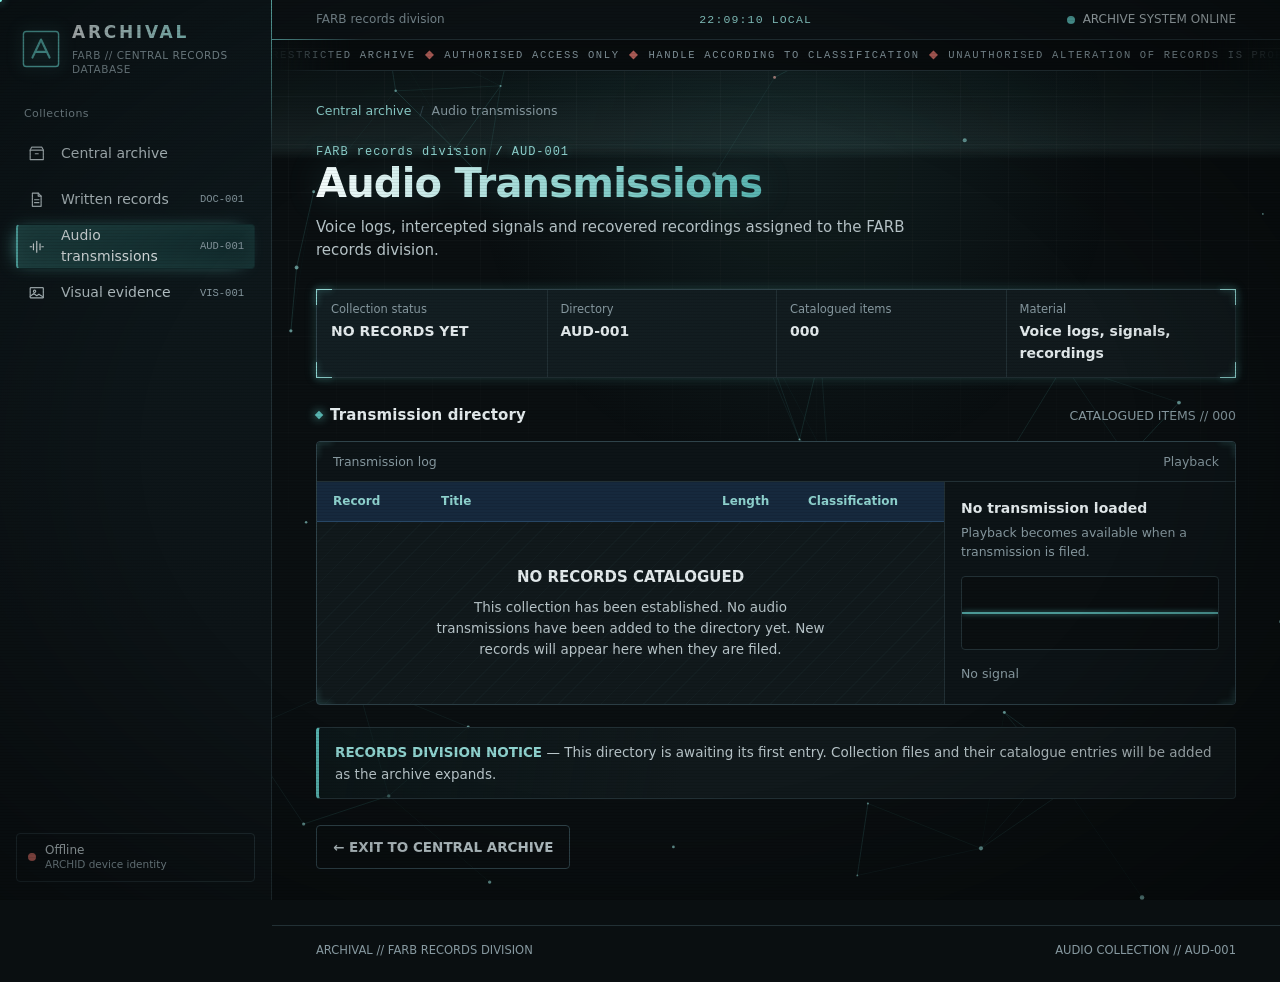
==== commit 0a65f2ce: "Add cinematic visual layer: network background, radar, scanlines, cursor reticle, tilt cards, decode" ====
--- a/audio/index.html
+++ b/audio/index.html
@@ -7,6 +7,7 @@
 <meta name="description" content="ARCHIVAL — Audio Transmissions.">
 <title>Audio Transmissions — ARCHIVAL</title>
 <link rel="stylesheet" href="../assets/css/archival.css">
+<link rel="stylesheet" href="../assets/css/archival-fx.css">
 </head>
 <body>
 <svg width="0" height="0" style="position:absolute" aria-hidden="true" focusable="false"><defs>
@@ -117,6 +118,7 @@
  }
 })();
 </script>
+<script src="../assets/js/archival-fx.js"></script>
 <script src="../assets/js/archival-ui.js"></script>
 </body>
 </html>
--- a/assets/css/archival.css
+++ b/assets/css/archival.css
@@ -275,20 +275,34 @@
 .folder .go { color: var(--cyan-2); }
 .folder-card-detail { margin-top: 5px; color: var(--text-2); font-size: 12.5px; line-height: 1.55; }
 
-/* ---------- Home readout (one staged moment on load) ---------- */
-.readout { margin: 26px 0 34px; border: 1px solid var(--line-2); border-radius: var(--radius); background: var(--slate); overflow: hidden; }
-.readout-head { display: flex; justify-content: space-between; gap: 12px; padding: 10px 16px; border-bottom: 1px solid var(--line); background: var(--ink-2); color: var(--muted); font-size: 12px; }
-.readout-row { display: grid; grid-template-columns: 190px 1fr; gap: 14px; padding: 10px 16px; border-bottom: 1px solid var(--line); font-size: 13.5px; }
-.readout-row:last-child { border-bottom: 0; }
-.readout-row .k { color: var(--muted); }
-.readout-row .v { color: var(--text); font-weight: 600; }
-.readout-row .v.ok { color: var(--cyan-2); }
-@keyframes line-in { from { opacity: 0; transform: translateX(-8px); } to { opacity: 1; transform: none; } }
-.readout-row { animation: line-in .45s ease both; }
-.readout-row:nth-child(2) { animation-delay: .08s; }
-.readout-row:nth-child(3) { animation-delay: .2s; }
-.readout-row:nth-child(4) { animation-delay: .32s; }
-.readout-row:nth-child(5) { animation-delay: .44s; }
+/* ---------- Boot sequence (home page, once per browser session) ---------- */
+html.booting .shell { visibility: hidden; }
+html.booting .home-control > div { animation: none; opacity: 0; }
+@keyframes cell-in { from { opacity: 0; transform: translateY(6px); } to { opacity: 1; transform: none; } }
+.home-control > div { animation: cell-in .5s ease both; }
+.home-control > div:nth-child(2) { animation-delay: .15s; }
+.home-control > div:nth-child(3) { animation-delay: .3s; }
+
+.boot { position: fixed; inset: 0; z-index: 60; display: none; align-items: center; justify-content: center; padding: 24px; background: var(--ink); opacity: 1; transition: opacity .45s ease; }
+html.booting .boot { display: flex; }
+.boot.done { opacity: 0; pointer-events: none; }
+.boot-inner { width: min(100%, 520px); }
+.boot-mark { display: block; width: 44px; height: 44px; margin-bottom: 26px; color: var(--cyan); }
+.boot-log { min-height: 168px; font-family: var(--mono); font-size: 13px; line-height: 1.9; color: var(--text-2); }
+.boot-line { display: flex; gap: 8px; white-space: nowrap; }
+.boot-line .t { flex: 0 0 auto; }
+.boot-line .lead { flex: 1 1 0; min-width: 0; overflow: hidden; color: var(--line-2); }
+.boot-line .s { flex: 0 0 auto; color: var(--cyan-2); }
+.boot-line .s.warn { color: var(--red-2); }
+.boot-line.head { color: var(--text); }
+.boot-line.head .t { font-weight: 700; letter-spacing: .04em; }
+.boot-cursor::after { content: ""; display: inline-block; width: .55em; height: 1em; margin-left: 3px; vertical-align: -2px; background: var(--cyan); animation: blink 1s steps(1) infinite; }
+@keyframes blink { 50% { opacity: 0; } }
+.boot-bar { height: 2px; margin-top: 18px; background: var(--line); overflow: hidden; }
+.boot-bar span { display: block; width: 0; height: 100%; background: var(--cyan); transition: width .35s ease; }
+.boot-skip { margin-top: 18px; padding: 8px 12px; border: 1px solid var(--line-2); border-radius: var(--radius); background: transparent; color: var(--muted); font-size: 12.5px; cursor: pointer; }
+.boot-skip:hover { border-color: var(--cyan); color: var(--text); }
+@media (max-width: 440px) { .boot-log { font-size: 11.5px; } }
 
 /* ---------- Directory: access panel, dialog ---------- */
 .panel { margin-top: 22px; padding: 16px; border: 1px solid var(--line-2); border-radius: var(--radius); background: var(--slate); }
@@ -438,7 +452,6 @@
 }
 @media (max-width: 640px) {
   body { font-size: 14.5px; }
-  .readout-row { grid-template-columns: 1fr; gap: 2px; }
   .archid-grid, .meta-grid { grid-template-columns: 1fr; }
   .password-row { flex-direction: column; }
   .password-row .btn { width: 100%; }
--- a/assets/css/archival-fx.css
+++ b/assets/css/archival-fx.css
@@ -0,0 +1,281 @@
+/* ARCHIVAL cinematic layer.
+   Pure presentation, loaded after archival.css on every page. Nothing here changes
+   content, structure or behaviour: remove this file and the site looks exactly as before. */
+
+:root {
+  --cyan-hot: #7ff0e8;
+  --glow-sm: 0 0 12px #58b4b040;
+  --glow-md: 0 0 24px #58b4b055;
+  --ease-out: cubic-bezier(.2, .7, .2, 1);
+}
+
+::selection { background: var(--cyan); color: var(--ink); }
+
+/* ---------- Atmosphere: canvas, beam, spotlight, scanlines, vignette ---------- */
+.fx-canvas { position: fixed; inset: 0; z-index: -2; width: 100%; height: 100%; pointer-events: none; }
+.fx-spot {
+  position: fixed; inset: 0; z-index: -1; pointer-events: none;
+  background: radial-gradient(520px circle at var(--mx, 62%) var(--my, 18%), #58b4b017, transparent 62%);
+}
+.fx-beam {
+  position: fixed; left: 0; right: 0; top: 0; height: 160px; z-index: -1; pointer-events: none;
+  background: linear-gradient(180deg, transparent, #58b4b00f 55%, #8fd3cf1c 92%, transparent);
+  animation: beam 11s linear infinite;
+}
+@keyframes beam { from { transform: translateY(-180px); } to { transform: translateY(105vh); } }
+
+html::after {
+  content: ""; position: fixed; inset: 0; z-index: 69; pointer-events: none;
+  background: radial-gradient(ellipse at center, transparent 55%, #00000066 100%);
+}
+body::after {
+  content: ""; position: fixed; inset: 0; z-index: 70; pointer-events: none; opacity: .55;
+  background: repeating-linear-gradient(0deg, #00000024 0, #00000024 1px, transparent 1px, transparent 3px);
+  animation: crt 7s steps(1) infinite;
+}
+@keyframes crt { 0%, 94%, 100% { opacity: .55; } 95% { opacity: .85; } 96% { opacity: .45; } 97% { opacity: .8; } }
+
+/* ---------- Page transitions ---------- */
+@keyframes page-in { from { opacity: 0; filter: blur(5px); } to { opacity: 1; filter: none; } }
+.js-fx .stage { animation: page-in .55s var(--ease-out) both; }
+html.leaving .shell { opacity: 0; filter: blur(6px); transition: opacity .2s ease, filter .2s ease; }
+
+/* ---------- Cursor ring ---------- */
+.fx-ring, .fx-dot { position: fixed; left: 0; top: 0; pointer-events: none; z-index: 80; will-change: transform; }
+.fx-ring {
+  width: 36px; height: 36px; margin: -18px 0 0 -18px; border: 1px solid #58b4b0aa; border-radius: 50%;
+  transition: width .2s, height .2s, margin .2s, background-color .2s, border-color .2s, opacity .2s;
+}
+.fx-ring::before, .fx-ring::after { content: ""; position: absolute; background: var(--cyan-2); opacity: .7; }
+.fx-ring::before { left: 50%; top: -5px; width: 1px; height: 6px; }
+.fx-ring::after { top: 50%; left: -5px; height: 1px; width: 6px; }
+.fx-ring.hot { width: 58px; height: 58px; margin: -29px 0 0 -29px; border-color: var(--cyan-hot); background: #58b4b01a; }
+.fx-ring.off { opacity: 0; }
+.fx-dot { width: 4px; height: 4px; margin: -2px 0 0 -2px; border-radius: 50%; background: var(--cyan-hot); box-shadow: 0 0 8px var(--cyan-hot); }
+
+/* ---------- Rail, brand, navigation ---------- */
+.rail { background: linear-gradient(180deg, #0f1a1e, var(--ink-2) 70%); }
+.rail::after {
+  content: ""; position: absolute; top: 0; right: -1px; width: 1px; height: 100%; pointer-events: none;
+  background: linear-gradient(180deg, transparent, var(--cyan-hot), transparent) 0 -40% / 100% 40% no-repeat;
+  animation: rail-run 5.5s linear infinite;
+}
+@keyframes rail-run { to { background-position: 0 140%; } }
+.brand-mark { filter: drop-shadow(0 0 7px #58b4b099); animation: mark-flicker 6s steps(1) infinite; }
+@keyframes mark-flicker { 0%, 90%, 94%, 100% { opacity: 1; } 91% { opacity: .55; } 92% { opacity: 1; } 93% { opacity: .7; } }
+.brand-name { background: linear-gradient(90deg, var(--text), var(--cyan-2)); -webkit-background-clip: text; background-clip: text; -webkit-text-fill-color: transparent; }
+
+.nav a { position: relative; overflow: hidden; isolation: isolate; }
+.nav a::before {
+  content: ""; position: absolute; inset: 0; z-index: -1; transform: scaleX(0); transform-origin: left;
+  background: linear-gradient(90deg, #58b4b030, transparent); transition: transform .3s var(--ease-out);
+}
+.nav a:hover::before, .nav a[aria-current="page"]::before { transform: scaleX(1); }
+.nav a:hover { color: var(--cyan-hot); }
+.nav a[aria-current="page"] { box-shadow: inset 0 0 22px #58b4b01c, -6px 0 18px -8px var(--cyan); }
+.nav .icon { transition: transform .25s var(--ease-out), filter .25s; }
+.nav a:hover .icon { transform: scale(1.18); filter: drop-shadow(0 0 6px var(--cyan)); }
+
+@keyframes ping { 0% { box-shadow: 0 0 0 0 #58b4b0aa; } 80%, 100% { box-shadow: 0 0 0 9px #58b4b000; } }
+.dot.ok, .banner .status .dot { animation: ping 2s ease-out infinite; }
+.dot.warn { animation: ping-red 1.4s ease-out infinite; }
+@keyframes ping-red { 0% { box-shadow: 0 0 0 0 #b4605aaa; } 80%, 100% { box-shadow: 0 0 0 9px #b4605a00; } }
+.chip { position: relative; overflow: hidden; }
+.chip::after { content: ""; position: absolute; inset: 0; pointer-events: none; background: linear-gradient(100deg, transparent 35%, #8fd3cf14 50%, transparent 65%); transform: translateX(-100%); animation: sheen 5s ease-in-out infinite; }
+@keyframes sheen { 55%, 100% { transform: translateX(100%); } }
+
+/* ---------- Banner and ticker ---------- */
+.banner { position: relative; }
+.banner::after {
+  content: ""; position: absolute; left: 0; right: 0; bottom: -1px; height: 1px; pointer-events: none;
+  background: linear-gradient(90deg, transparent, var(--cyan-hot), transparent) -30% 0 / 30% 100% no-repeat;
+  animation: banner-run 6s linear infinite;
+}
+@keyframes banner-run { to { background-position: 130% 0; } }
+.banner .clock { color: var(--cyan-2); font-family: var(--mono); font-size: 11.5px; letter-spacing: .1em; font-variant-numeric: tabular-nums; }
+.ticker { overflow: hidden; border-bottom: 1px solid var(--line); background: #090d0f; color: var(--muted); font-family: var(--mono); font-size: 10.5px; letter-spacing: .16em; mask-image: linear-gradient(90deg, transparent, #000 8%, #000 92%, transparent); -webkit-mask-image: linear-gradient(90deg, transparent, #000 8%, #000 92%, transparent); }
+.ticker-track { display: flex; width: max-content; padding: 7px 0; animation: ticker 48s linear infinite; }
+.ticker-track span { flex: 0 0 auto; white-space: nowrap; }
+.ticker .sep { color: var(--red); padding: 0 .9em; }
+@keyframes ticker { to { transform: translateX(-50%); } }
+
+/* ---------- Headings ---------- */
+@supports ((-webkit-background-clip: text) or (background-clip: text)) {
+  h1 {
+    width: fit-content; max-width: 100%;
+    background: linear-gradient(95deg, #f6fcfc 0%, var(--cyan-2) 58%, var(--cyan) 100%);
+    -webkit-background-clip: text; background-clip: text; -webkit-text-fill-color: transparent;
+    filter: drop-shadow(0 0 16px #58b4b030);
+  }
+}
+h1.glitch { animation: glitch .42s steps(2) 1; }
+@keyframes glitch {
+  0% { filter: drop-shadow(3px 0 0 #d58f89) drop-shadow(-3px 0 0 #58b4b0); transform: translateX(-2px); }
+  25% { filter: drop-shadow(-4px 0 0 #d58f89) drop-shadow(4px 0 0 #58b4b0); transform: translateX(3px) skewX(-4deg); }
+  50% { filter: drop-shadow(2px 0 0 #d58f89) drop-shadow(-2px 0 0 #58b4b0); transform: translateX(-1px); }
+  100% { filter: drop-shadow(0 0 16px #58b4b030); transform: none; }
+}
+.record-no { letter-spacing: .08em; text-shadow: 0 0 12px #58b4b066; }
+.section-head h2 { position: relative; padding-left: 14px; }
+.section-head h2::before { content: ""; position: absolute; left: 0; top: 50%; width: 6px; height: 6px; margin-top: -3px; background: var(--cyan); box-shadow: 0 0 10px var(--cyan); transform: rotate(45deg); }
+
+/* ---------- Home hero: radar ---------- */
+.hero { position: relative; display: grid; grid-template-columns: minmax(0, 1fr) auto; gap: 36px; align-items: center; }
+.hero h1 { font-size: clamp(34px, 6.4vw, 64px); letter-spacing: -.035em; }
+.hero .lede { font-size: 16px; }
+.radar {
+  position: relative; width: 224px; height: 224px; flex: 0 0 auto; border-radius: 50%;
+  border: 1px solid var(--cyan);
+  background:
+    linear-gradient(var(--line-2), var(--line-2)) center / 1px 100% no-repeat,
+    linear-gradient(var(--line-2), var(--line-2)) center / 100% 1px no-repeat,
+    repeating-radial-gradient(circle at center, transparent 0 36px, #58b4b033 36px 37px),
+    radial-gradient(circle, #12292b 0%, #0a1315 70%);
+  box-shadow: 0 0 0 6px #0a0f11, 0 0 0 7px var(--line-2), var(--glow-md), inset 0 0 40px #58b4b01f;
+}
+.radar .sweep {
+  position: absolute; inset: 0; border-radius: 50%;
+  background: conic-gradient(from 0deg, transparent 0 292deg, #58b4b033 332deg, #8fd3cfcc 360deg);
+  animation: spin 4.8s linear infinite;
+}
+@keyframes spin { to { transform: rotate(360deg); } }
+.radar .blip { position: absolute; width: 7px; height: 7px; margin: -3.5px 0 0 -3.5px; border-radius: 50%; background: var(--cyan-hot); box-shadow: 0 0 10px var(--cyan-hot); animation: blip 4.8s ease-out infinite; opacity: 0; }
+.radar .blip.red { background: var(--red-2); box-shadow: 0 0 10px var(--red); }
+.radar .b1 { left: 68%; top: 28%; animation-delay: .5s; }
+.radar .b2 { left: 30%; top: 36%; animation-delay: 2.1s; }
+.radar .b3 { left: 56%; top: 72%; animation-delay: 3.4s; }
+.radar .b4 { left: 22%; top: 66%; animation-delay: 4.2s; }
+@keyframes blip { 0% { opacity: 1; transform: scale(1.6); } 40% { opacity: .8; transform: scale(1); } 100% { opacity: 0; } }
+
+/* Activity trace under the status block */
+.pulse { position: relative; height: 46px; margin: -6px 0 22px; }
+.pulse svg { position: absolute; inset: 0; width: 100%; height: 100%; fill: none; stroke-linejoin: round; }
+.pulse polyline { vector-effect: non-scaling-stroke; }
+.pulse .base { stroke: var(--line-2); stroke-width: 1; }
+.pulse .live {
+  stroke: var(--cyan-hot); stroke-width: 1.6; filter: drop-shadow(0 0 4px var(--cyan));
+  -webkit-mask-image: linear-gradient(90deg, transparent 0, #000 12%, #000 18%, transparent 30%); mask-image: linear-gradient(90deg, transparent 0, #000 12%, #000 18%, transparent 30%);
+  -webkit-mask-size: 330% 100%; mask-size: 330% 100%; -webkit-mask-repeat: no-repeat; mask-repeat: no-repeat;
+  animation: trace 5s linear infinite;
+}
+@keyframes trace { from { -webkit-mask-position: 100% 0; mask-position: 100% 0; } to { -webkit-mask-position: 0 0; mask-position: 0 0; } }
+
+/* ---------- HUD frames ---------- */
+.control, .viewer, .deck, .panel { position: relative; }
+.control::after, .viewer::after, .deck::after, .panel::after {
+  content: ""; position: absolute; inset: -1px; z-index: 3; pointer-events: none;
+  background:
+    linear-gradient(var(--cyan-2), var(--cyan-2)) 0 0 / 16px 1px no-repeat,
+    linear-gradient(var(--cyan-2), var(--cyan-2)) 0 0 / 1px 16px no-repeat,
+    linear-gradient(var(--cyan-2), var(--cyan-2)) 100% 0 / 16px 1px no-repeat,
+    linear-gradient(var(--cyan-2), var(--cyan-2)) 100% 0 / 1px 16px no-repeat,
+    linear-gradient(var(--cyan-2), var(--cyan-2)) 0 100% / 16px 1px no-repeat,
+    linear-gradient(var(--cyan-2), var(--cyan-2)) 0 100% / 1px 16px no-repeat,
+    linear-gradient(var(--cyan-2), var(--cyan-2)) 100% 100% / 16px 1px no-repeat,
+    linear-gradient(var(--cyan-2), var(--cyan-2)) 100% 100% / 1px 16px no-repeat;
+  filter: drop-shadow(0 0 3px var(--cyan));
+}
+.control { background: linear-gradient(135deg, #131f23, var(--slate)); box-shadow: var(--glow-sm); }
+.control dd.ok, .control .v.ok { text-shadow: 0 0 12px #58b4b0aa; }
+.control dd.ok::before { content: ""; display: inline-block; width: 7px; height: 7px; margin-right: 8px; border-radius: 50%; background: var(--cyan-hot); box-shadow: 0 0 8px var(--cyan-hot); animation: ping 2s ease-out infinite; vertical-align: 1px; }
+.notice { position: relative; overflow: hidden; background: linear-gradient(100deg, #12292b55, var(--slate) 40%); }
+.notice::after { content: ""; position: absolute; inset: 0; pointer-events: none; background: linear-gradient(100deg, transparent 40%, #8fd3cf10 50%, transparent 60%); transform: translateX(-100%); animation: sheen 7s ease-in-out infinite; }
+
+/* ---------- Folders ---------- */
+.folder {
+  transform-style: preserve-3d;
+  transform: perspective(900px) rotateX(var(--rx, 0deg)) rotateY(var(--ry, 0deg));
+  transition: border-color .15s, background-color .15s, box-shadow .3s, transform .12s ease-out;
+}
+.folder::after {
+  content: ""; position: absolute; inset: 0; border-radius: inherit; pointer-events: none; opacity: 0; transition: opacity .25s;
+  background: radial-gradient(280px circle at var(--gx, 50%) var(--gy, 0%), #8fd3cf2e, transparent 62%);
+}
+.folder:hover { box-shadow: 0 18px 44px -18px #000, 0 0 0 1px #58b4b055, var(--glow-md); }
+.folder:hover::after { opacity: 1; }
+.folder:hover::before { background: var(--folder-edge); box-shadow: 0 0 14px #58b4b077; }
+.folder .f-icon { transition: transform .3s var(--ease-out), filter .3s, color .3s; }
+.folder:hover .f-icon { transform: scale(1.14) rotate(-4deg); color: var(--cyan-hot); filter: drop-shadow(0 0 8px var(--cyan)); }
+.folder .go { transition: transform .25s var(--ease-out); }
+.folder:hover .go { transform: translateX(6px); color: var(--cyan-hot); }
+.folder .f-name { transition: color .2s, text-shadow .2s; }
+.folder:hover .f-name { color: #fff; text-shadow: 0 0 14px #8fd3cf66; }
+.folder .f-meta strong { font-variant-numeric: tabular-nums; }
+
+/* ---------- Tables, lists, cards ---------- */
+.record-table th { box-shadow: 0 1px 0 var(--cyan), 0 8px 14px -10px #58b4b0; }
+.record-table tbody tr { position: relative; }
+.record-table tbody tr:hover { background: #163036; box-shadow: inset 3px 0 0 var(--cyan-hot), inset 0 0 26px #58b4b01a; }
+.record-table tbody tr:hover td:first-child { color: var(--cyan-hot); }
+.scroll-window { scrollbar-color: var(--cyan) var(--ink); }
+.scroll-window::-webkit-scrollbar { width: 9px; height: 9px; }
+.scroll-window::-webkit-scrollbar-track { background: var(--ink); }
+.scroll-window::-webkit-scrollbar-thumb { background: var(--folder-edge); border-radius: 5px; }
+.scroll-window::-webkit-scrollbar-thumb:hover { background: var(--cyan); }
+.scroll-window.sheet::after { content: ""; position: sticky; display: block; bottom: 0; left: 0; right: 0; height: 80px; margin-top: -80px; pointer-events: none; background: linear-gradient(180deg, transparent, #58b4b012); }
+.file-row, .ev-card, .tx-row { position: relative; }
+.file-row:hover { box-shadow: 0 0 0 1px #58b4b044, var(--glow-sm); transform: translateX(4px); }
+.file-row { transition: border-color .15s, background-color .15s, box-shadow .25s, transform .25s var(--ease-out); }
+.file-row .icon { transition: filter .25s, color .25s; }
+.file-row:hover .icon { color: var(--cyan-hot); filter: drop-shadow(0 0 6px var(--cyan)); }
+.ev-card { transition: border-color .15s, box-shadow .25s, transform .25s var(--ease-out); }
+.ev-card:hover { transform: translateY(-4px); box-shadow: 0 16px 36px -16px #000, var(--glow-md); }
+.tx-row[aria-selected="true"] { box-shadow: inset 3px 0 0 var(--cyan-hot), inset 0 0 28px #58b4b01c; }
+.scope .trace { filter: drop-shadow(0 0 3px var(--cyan)); }
+.viewer-empty, .tx-empty { background-image: repeating-linear-gradient(135deg, transparent 0 14px, #58b4b008 14px 15px); }
+.viewer-empty .icon { animation: float 4s ease-in-out infinite; filter: drop-shadow(0 0 10px #58b4b055); }
+@keyframes float { 50% { transform: translateY(-6px); } }
+
+/* ---------- Buttons, inputs, stamps, dialogs ---------- */
+.btn { position: relative; overflow: hidden; isolation: isolate; }
+.btn::after { content: ""; position: absolute; inset: 0; z-index: -1; background: linear-gradient(100deg, transparent 30%, #8fd3cf33 50%, transparent 70%); transform: translateX(-120%); transition: transform .55s var(--ease-out); }
+.btn:hover::after { transform: translateX(120%); }
+.btn:hover { box-shadow: var(--glow-md); color: #fff; }
+.btn.quiet:hover { box-shadow: var(--glow-sm); }
+.btn:active, .archid-check:active { transform: scale(.97); }
+.archid-check:hover { box-shadow: var(--glow-sm); }
+.search:focus-within, .password-row input:focus { box-shadow: 0 0 0 2px #58b4b033, var(--glow-sm); }
+@keyframes stamp-slam { 0% { opacity: 0; transform: scale(2.2) rotate(-9deg); } 60% { opacity: 1; transform: scale(.95) rotate(1deg); } 100% { opacity: 1; transform: none; } }
+.stamp { animation: stamp-slam .5s var(--ease-out) .3s both; box-shadow: 0 0 14px #b4605a33, inset 0 0 10px #b4605a22; text-shadow: 0 0 10px #b4605a66; }
+.overlay { backdrop-filter: blur(6px); -webkit-backdrop-filter: blur(6px); }
+@keyframes dialog-in { from { opacity: 0; transform: translateY(18px) scale(.97); } to { opacity: 1; transform: none; } }
+.overlay.open .dialog { animation: dialog-in .3s var(--ease-out) both; box-shadow: 0 24px 80px #000b, var(--glow-md); }
+
+/* ---------- Boot screen upgrade ---------- */
+.boot { background: radial-gradient(ellipse at center, #0f1c20 0%, var(--ink) 70%); }
+.boot-mark { filter: drop-shadow(0 0 12px var(--cyan)); animation: mark-flicker 3s steps(1) infinite; }
+.boot-bar span { box-shadow: 0 0 12px var(--cyan-hot); }
+.boot-line .s { text-shadow: 0 0 10px #58b4b099; }
+
+/* ---------- Reveal on scroll ---------- */
+.js-fx .reveal { opacity: 0; translate: 0 18px; transition: opacity .6s ease var(--d, 0s), translate .7s var(--ease-out) var(--d, 0s); }
+.js-fx .reveal.in { opacity: 1; translate: 0 0; }
+
+/* ---------- Responsive ---------- */
+@media (max-width: 860px) {
+  .rail::after { display: none; }
+  .nav a::before { display: none; }
+}
+@media (max-width: 640px) {
+  .hero { display: block; }
+  .radar { position: absolute; right: -54px; top: -26px; width: 190px; height: 190px; opacity: .3; z-index: -1; }
+  .hero .lede { font-size: 15px; }
+  .banner .clock { display: none; }
+  .ticker { font-size: 9.5px; }
+}
+@media (hover: none) {
+  .folder, .folder:hover { transform: none; }
+  .file-row:hover, .ev-card:hover { transform: none; }
+}
+
+@media (prefers-reduced-motion: reduce) {
+  .fx-beam, .fx-ring, .fx-dot, .ticker-track, .radar .sweep { animation: none !important; }
+  .js-fx .reveal { opacity: 1; translate: none; }
+}
+@media print {
+  .fx-canvas, .fx-spot, .fx-beam, .fx-ring, .fx-dot, .ticker, html::after, body::after,
+  .control::after, .viewer::after, .deck::after, .panel::after, .radar, .pulse { display: none !important; }
+  h1 { background: none !important; -webkit-text-fill-color: #111 !important; filter: none !important; width: auto; }
+  .js-fx .reveal { opacity: 1 !important; translate: none !important; }
+  .js-fx .stage { animation: none; }
+}
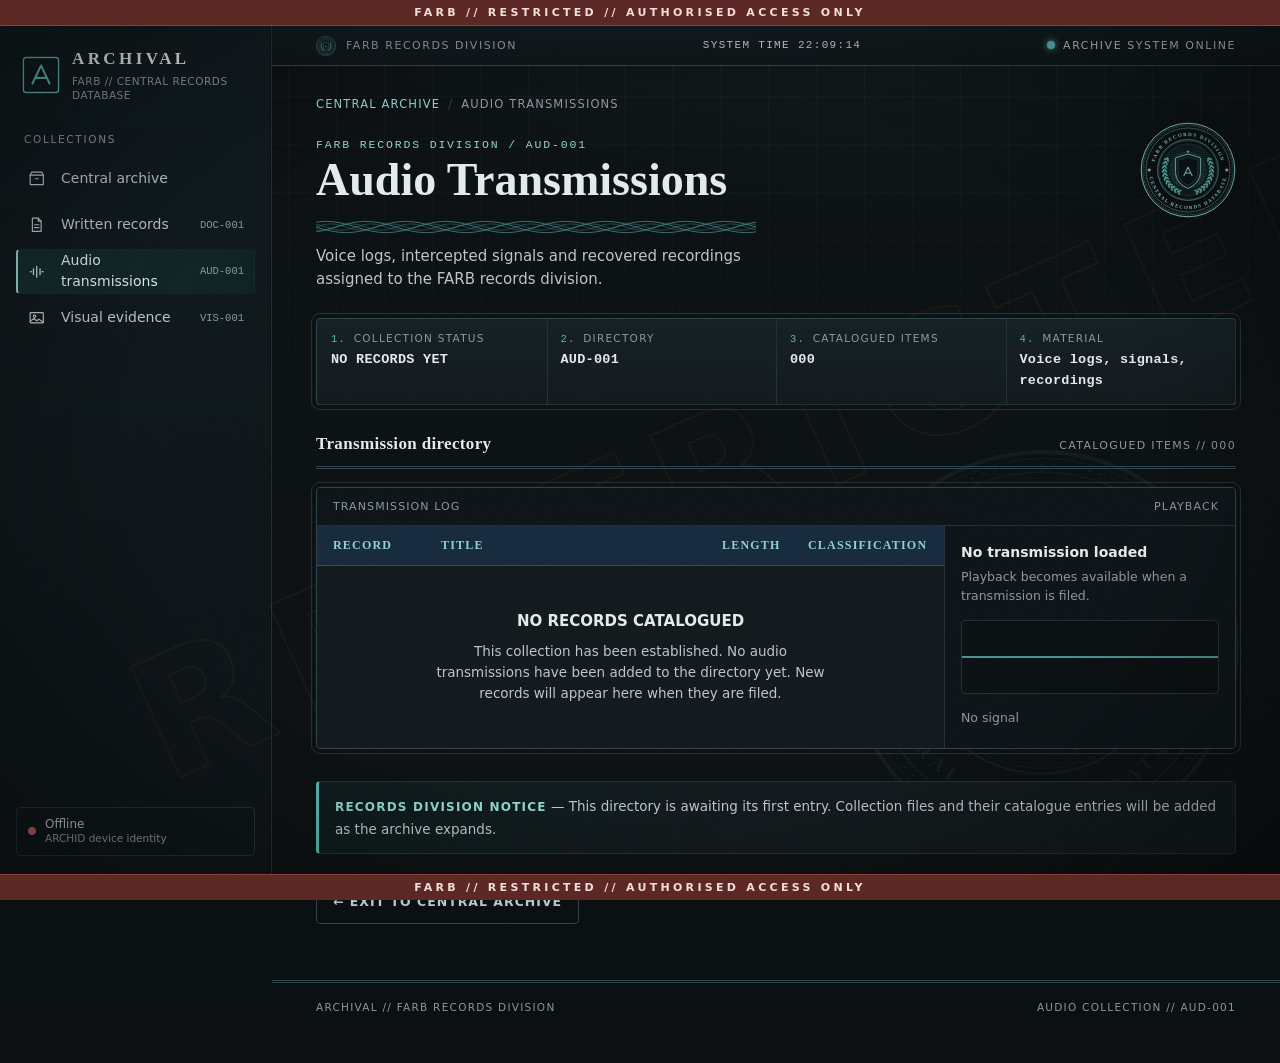
==== commit 9131dd96: "Rework visual layer as an official government records system Replace the flashy effects with a forma" ====
--- a/audio/index.html
+++ b/audio/index.html
@@ -10,6 +10,8 @@
 <link rel="stylesheet" href="../assets/css/archival-fx.css">
 </head>
 <body>
+<div class="cls-bar cls-top" role="note">FARB // RESTRICTED // AUTHORISED ACCESS ONLY</div>
+<div class="cls-bar cls-bottom" aria-hidden="true">FARB // RESTRICTED // AUTHORISED ACCESS ONLY</div>
 <svg width="0" height="0" style="position:absolute" aria-hidden="true" focusable="false"><defs>
 <symbol id="i-mark" viewBox="0 0 40 40"><rect x="1.5" y="1.5" width="37" height="37" rx="3" fill="none" stroke="currentColor" stroke-width="1.5"/><path d="M11 29 20 10l9 19M14.5 23h11" fill="none" stroke="currentColor" stroke-width="2.2" stroke-linecap="round" stroke-linejoin="round"/></symbol>
 <symbol id="i-archive" viewBox="0 0 24 24"><path d="M3 7h18v13H3z"/><path d="M3 7l2-4h14l2 4"/><path d="M10 12h4"/></symbol>
--- a/assets/css/archival-fx.css
+++ b/assets/css/archival-fx.css
@@ -1,281 +1,182 @@
-/* ARCHIVAL cinematic layer.
-   Pure presentation, loaded after archival.css on every page. Nothing here changes
-   content, structure or behaviour: remove this file and the site looks exactly as before. */
+/* ARCHIVAL official-records presentation layer.
+   Loaded after archival.css on every page. Pure presentation: no content, structure or behaviour
+   changes, and nothing here reacts to the pointer. Remove this file and the site looks as before. */
 
 :root {
-  --cyan-hot: #7ff0e8;
-  --glow-sm: 0 0 12px #58b4b040;
-  --glow-md: 0 0 24px #58b4b055;
-  --ease-out: cubic-bezier(.2, .7, .2, 1);
+  --serif: "Palatino Linotype", Palatino, "Book Antiqua", "Iowan Old Style", Georgia, "Times New Roman", serif;
+  --bar: 26px;
+  --paper: #d8dccf;
+  --paper-ink: #1b2528;
+  --cls: #5b2624;
+  --cls-edge: #8a3d39;
+  --cls-text: #f3dedb;
+  --rule: 3px double var(--line-2);
+  --grain: url("data:image/svg+xml;utf8,<svg xmlns='http://www.w3.org/2000/svg' width='180' height='180'><filter id='n'><feTurbulence type='fractalNoise' baseFrequency='.85' numOctaves='2' stitchTiles='stitch'/><feColorMatrix values='0 0 0 0 1 0 0 0 0 1 0 0 0 0 1 0 0 0 .55 0'/></filter><rect width='100%' height='100%' filter='url(%23n)'/></svg>");
+  --stamp-mask: url("data:image/svg+xml;utf8,<svg xmlns='http://www.w3.org/2000/svg' width='140' height='140'><filter id='m'><feTurbulence type='fractalNoise' baseFrequency='.7' numOctaves='3' seed='7'/><feColorMatrix values='0 0 0 0 0 0 0 0 0 0 0 0 0 0 0 0 0 0 9 -2.2'/></filter><rect width='100%' height='100%' filter='url(%23m)'/></svg>");
 }
 
 ::selection { background: var(--cyan); color: var(--ink); }
 
-/* ---------- Atmosphere: canvas, beam, spotlight, scanlines, vignette ---------- */
-.fx-canvas { position: fixed; inset: 0; z-index: -2; width: 100%; height: 100%; pointer-events: none; }
-.fx-spot {
-  position: fixed; inset: 0; z-index: -1; pointer-events: none;
-  background: radial-gradient(520px circle at var(--mx, 62%) var(--my, 18%), #58b4b017, transparent 62%);
+/* ---------- Classification banners (fixed, top and bottom, as on controlled documents) ---------- */
+.cls-bar {
+  position: fixed; left: 0; right: 0; z-index: 65; height: var(--bar);
+  display: flex; align-items: center; justify-content: center; padding: 0 12px; overflow: hidden;
+  background: var(--cls); color: var(--cls-text);
+  font: 700 11px/1 var(--font); letter-spacing: .3em; text-align: center; text-transform: uppercase; white-space: nowrap;
 }
-.fx-beam {
-  position: fixed; left: 0; right: 0; top: 0; height: 160px; z-index: -1; pointer-events: none;
-  background: linear-gradient(180deg, transparent, #58b4b00f 55%, #8fd3cf1c 92%, transparent);
-  animation: beam 11s linear infinite;
+.cls-top { top: 0; border-bottom: 1px solid var(--cls-edge); }
+.cls-bottom { bottom: 0; border-top: 1px solid var(--cls-edge); }
+body { padding: var(--bar) 0; }
+.shell { min-height: calc(100vh - 2 * var(--bar)); min-height: calc(100svh - 2 * var(--bar)); }
+.rail { top: var(--bar); height: calc(100vh - 2 * var(--bar)); height: calc(100svh - 2 * var(--bar)); }
+
+/* ---------- Atmosphere: engraved paper, soft light, grain, watermarks ---------- */
+body {
+  background:
+    radial-gradient(1100px 560px at 72% -8%, #13292c80, transparent 62%),
+    repeating-linear-gradient(0deg, #ffffff03 0, #ffffff03 1px, transparent 1px, transparent 4px),
+    var(--ink);
 }
-@keyframes beam { from { transform: translateY(-180px); } to { transform: translateY(105vh); } }
+html::before { content: ""; position: fixed; inset: 0; z-index: 64; pointer-events: none; background: radial-gradient(ellipse at center, transparent 58%, #0000006e 100%); }
+html::after { content: ""; position: fixed; inset: 0; z-index: 66; pointer-events: none; opacity: .045; background-image: var(--grain); }
 
-html::after {
-  content: ""; position: fixed; inset: 0; z-index: 69; pointer-events: none;
-  background: radial-gradient(ellipse at center, transparent 55%, #00000066 100%);
+.stage::before {
+  content: "RESTRICTED"; position: fixed; left: calc(50% + var(--rail) / 2); top: 50%; z-index: -1; pointer-events: none;
+  transform: translate(-50%, -50%) rotate(-24deg); white-space: nowrap;
+  font: 800 clamp(64px, 13vw, 190px)/1 var(--font); letter-spacing: .14em;
+  color: transparent; -webkit-text-stroke: 2px #b4605a15;
 }
-body::after {
-  content: ""; position: fixed; inset: 0; z-index: 70; pointer-events: none; opacity: .55;
-  background: repeating-linear-gradient(0deg, #00000024 0, #00000024 1px, transparent 1px, transparent 3px);
-  animation: crt 7s steps(1) infinite;
+.stage::after {
+  content: ""; position: fixed; right: 3vw; bottom: calc(var(--bar) + 3vh); z-index: -1; pointer-events: none;
+  width: min(36vw, 400px); aspect-ratio: 1; background: url("../img/seal.svg") center / contain no-repeat; opacity: .055;
 }
-@keyframes crt { 0%, 94%, 100% { opacity: .55; } 95% { opacity: .85; } 96% { opacity: .45; } 97% { opacity: .8; } }
+.js-fx .stage { animation: page-in .3s ease both; }
+@keyframes page-in { from { opacity: 0; } to { opacity: 1; } }
 
-/* ---------- Page transitions ---------- */
-@keyframes page-in { from { opacity: 0; filter: blur(5px); } to { opacity: 1; filter: none; } }
-.js-fx .stage { animation: page-in .55s var(--ease-out) both; }
-html.leaving .shell { opacity: 0; filter: blur(6px); transition: opacity .2s ease, filter .2s ease; }
+/* ---------- Rail and banner ---------- */
+.rail { background: linear-gradient(180deg, #0f1a1e, var(--ink-2) 70%); box-shadow: inset -1px 0 0 #00000066; }
+.brand-mark { filter: drop-shadow(0 0 1px #000); }
+.brand-name { font-family: var(--serif); font-weight: 700; letter-spacing: .2em; }
+.nav-label { text-transform: uppercase; letter-spacing: .16em; font-size: 10.5px; }
+.nav a[aria-current="page"] { background: linear-gradient(90deg, #12292b, #0f2022); border-left-color: var(--cyan-2); }
 
-/* ---------- Cursor ring ---------- */
-.fx-ring, .fx-dot { position: fixed; left: 0; top: 0; pointer-events: none; z-index: 80; will-change: transform; }
-.fx-ring {
-  width: 36px; height: 36px; margin: -18px 0 0 -18px; border: 1px solid #58b4b0aa; border-radius: 50%;
-  transition: width .2s, height .2s, margin .2s, background-color .2s, border-color .2s, opacity .2s;
+.banner { background: linear-gradient(180deg, #101a1e, var(--ink-2)); border-bottom: 1px solid var(--line-2); text-transform: uppercase; letter-spacing: .14em; font-size: 11px; }
+.banner > span:first-child { display: inline-flex; align-items: center; gap: 10px; }
+.banner > span:first-child::before { content: ""; width: 20px; height: 20px; background: url("../img/seal.svg") center / contain no-repeat; }
+.banner .clock { color: var(--text-2); font-family: var(--mono); font-size: 11px; letter-spacing: .12em; font-variant-numeric: tabular-nums; }
+.banner .status .dot { box-shadow: 0 0 6px var(--cyan); }
+.foot { text-transform: uppercase; letter-spacing: .12em; font-size: 10.5px; border-top: var(--rule); }
+
+/* ---------- Page heads: serif, ruled, engraved ---------- */
+.main { position: relative; }
+.main:not(.home)::before {
+  content: ""; position: absolute; right: clamp(18px, 4vw, 44px); top: 56px; width: 96px; height: 96px;
+  background: url("../img/seal.svg") center / contain no-repeat; filter: drop-shadow(0 4px 10px #0009);
 }
-.fx-ring::before, .fx-ring::after { content: ""; position: absolute; background: var(--cyan-2); opacity: .7; }
-.fx-ring::before { left: 50%; top: -5px; width: 1px; height: 6px; }
-.fx-ring::after { top: 50%; left: -5px; height: 1px; width: 6px; }
-.fx-ring.hot { width: 58px; height: 58px; margin: -29px 0 0 -29px; border-color: var(--cyan-hot); background: #58b4b01a; }
-.fx-ring.off { opacity: 0; }
-.fx-dot { width: 4px; height: 4px; margin: -2px 0 0 -2px; border-radius: 50%; background: var(--cyan-hot); box-shadow: 0 0 8px var(--cyan-hot); }
+.main:not(.home) h1, .main:not(.home) .subtitle, .main:not(.home) .lede { padding-right: 112px; }
+.record-no { text-transform: uppercase; letter-spacing: .16em; font-size: 11.5px; }
+h1 { font-family: var(--serif); font-weight: 700; font-size: clamp(30px, 4.6vw, 46px); letter-spacing: 0; }
+h1.record-title { font-family: var(--serif); font-size: clamp(22px, 3.2vw, 31px); }
+h1::after {
+  content: ""; display: block; width: min(100%, 440px); height: 16px; margin-top: 14px;
+  background: url("../img/guilloche.svg") left center / 120px 16px repeat-x; opacity: .7;
+}
+h2 { font-family: var(--serif); font-size: 17px; font-weight: 700; letter-spacing: .02em; }
+.section-head { padding-bottom: 9px; border-bottom: var(--rule); margin-bottom: 18px; }
+.section-head .note { text-transform: uppercase; letter-spacing: .12em; font-size: 11px; }
+.crumbs { text-transform: uppercase; letter-spacing: .1em; font-size: 11.5px; }
 
-/* ---------- Rail, brand, navigation ---------- */
-.rail { background: linear-gradient(180deg, #0f1a1e, var(--ink-2) 70%); }
-.rail::after {
-  content: ""; position: absolute; top: 0; right: -1px; width: 1px; height: 100%; pointer-events: none;
-  background: linear-gradient(180deg, transparent, var(--cyan-hot), transparent) 0 -40% / 100% 40% no-repeat;
-  animation: rail-run 5.5s linear infinite;
+/* ---------- Home letterhead ---------- */
+.hero { display: grid; grid-template-columns: auto minmax(0, 1fr); gap: 34px; align-items: center; }
+.hero .seal { width: 176px; height: 176px; filter: drop-shadow(0 6px 16px #000a); }
+.hero h1 { font-size: clamp(34px, 5.6vw, 58px); }
+.hero .lede { font-size: 16px; }
+
+/* ---------- Official forms: numbered fields, certificate borders ---------- */
+.control { counter-reset: field; background: linear-gradient(180deg, #141f23, var(--slate)); border-color: var(--line-2); }
+.control > div { counter-increment: field; }
+.control dt, .control .k { text-transform: uppercase; letter-spacing: .12em; font-size: 10.5px; }
+.control dt::before, .control .k::before { content: counter(field) ".\00a0"; color: var(--cyan); font-family: var(--mono); }
+.control dd, .control .v { font-family: var(--mono); font-size: 13.5px; letter-spacing: .02em; }
+.control dd.ok { color: var(--cyan-2); }
+
+.control, .viewer, .deck, .panel, .dialog { outline: 1px solid var(--line); outline-offset: 4px; }
+.viewer, .deck { margin-bottom: 10px; }
+.notice { background: linear-gradient(100deg, #12292b66, var(--slate) 45%); }
+.notice strong { text-transform: uppercase; letter-spacing: .1em; font-size: 12px; }
+.panel-title, .dialog-label, .viewer-head span:first-child { text-transform: uppercase; letter-spacing: .12em; font-size: 11.5px; }
+
+/* ---------- Folders: stacked sheets, typed label, stitched edge ---------- */
+.folders { gap: 26px; padding-bottom: 10px; }
+.folder {
+  background: linear-gradient(165deg, var(--folder-2), var(--folder));
+  box-shadow: 0 4px 0 -2px #10253a, 0 8px 0 -4px #0b1a29, 0 16px 22px -12px #000;
+  transition: border-color .15s, box-shadow .2s, transform .2s;
 }
-@keyframes rail-run { to { background-position: 0 140%; } }
-.brand-mark { filter: drop-shadow(0 0 7px #58b4b099); animation: mark-flicker 6s steps(1) infinite; }
-@keyframes mark-flicker { 0%, 90%, 94%, 100% { opacity: 1; } 91% { opacity: .55; } 92% { opacity: 1; } 93% { opacity: .7; } }
-.brand-name { background: linear-gradient(90deg, var(--text), var(--cyan-2)); -webkit-background-clip: text; background-clip: text; -webkit-text-fill-color: transparent; }
+.folder::after { content: ""; position: absolute; inset: 7px; border: 1px dashed #ffffff14; border-radius: 2px; pointer-events: none; }
+.folder:hover { transform: translateY(-3px); box-shadow: 0 5px 0 -2px #10253a, 0 10px 0 -4px #0b1a29, 0 20px 26px -12px #000; }
+.folder .f-code {
+  padding: 3px 9px; border-radius: 2px; background: var(--paper); color: var(--paper-ink);
+  font-weight: 700; letter-spacing: .1em; box-shadow: 0 1px 0 #0007, inset 0 0 0 1px #0002; transform: rotate(1.2deg);
+}
+.folder .f-name { font-family: var(--serif); font-size: 18.5px; letter-spacing: .01em; }
+.folder .f-meta { text-transform: uppercase; letter-spacing: .08em; font-size: 11px; }
+.folder .f-meta strong { font-family: var(--mono); }
 
-.nav a { position: relative; overflow: hidden; isolation: isolate; }
-.nav a::before {
-  content: ""; position: absolute; inset: 0; z-index: -1; transform: scaleX(0); transform-origin: left;
-  background: linear-gradient(90deg, #58b4b030, transparent); transition: transform .3s var(--ease-out);
-}
-.nav a:hover::before, .nav a[aria-current="page"]::before { transform: scaleX(1); }
-.nav a:hover { color: var(--cyan-hot); }
-.nav a[aria-current="page"] { box-shadow: inset 0 0 22px #58b4b01c, -6px 0 18px -8px var(--cyan); }
-.nav .icon { transition: transform .25s var(--ease-out), filter .25s; }
-.nav a:hover .icon { transform: scale(1.18); filter: drop-shadow(0 0 6px var(--cyan)); }
-
-@keyframes ping { 0% { box-shadow: 0 0 0 0 #58b4b0aa; } 80%, 100% { box-shadow: 0 0 0 9px #58b4b000; } }
-.dot.ok, .banner .status .dot { animation: ping 2s ease-out infinite; }
-.dot.warn { animation: ping-red 1.4s ease-out infinite; }
-@keyframes ping-red { 0% { box-shadow: 0 0 0 0 #b4605aaa; } 80%, 100% { box-shadow: 0 0 0 9px #b4605a00; } }
-.chip { position: relative; overflow: hidden; }
-.chip::after { content: ""; position: absolute; inset: 0; pointer-events: none; background: linear-gradient(100deg, transparent 35%, #8fd3cf14 50%, transparent 65%); transform: translateX(-100%); animation: sheen 5s ease-in-out infinite; }
-@keyframes sheen { 55%, 100% { transform: translateX(100%); } }
-
-/* ---------- Banner and ticker ---------- */
-.banner { position: relative; }
-.banner::after {
-  content: ""; position: absolute; left: 0; right: 0; bottom: -1px; height: 1px; pointer-events: none;
-  background: linear-gradient(90deg, transparent, var(--cyan-hot), transparent) -30% 0 / 30% 100% no-repeat;
-  animation: banner-run 6s linear infinite;
-}
-@keyframes banner-run { to { background-position: 130% 0; } }
-.banner .clock { color: var(--cyan-2); font-family: var(--mono); font-size: 11.5px; letter-spacing: .1em; font-variant-numeric: tabular-nums; }
-.ticker { overflow: hidden; border-bottom: 1px solid var(--line); background: #090d0f; color: var(--muted); font-family: var(--mono); font-size: 10.5px; letter-spacing: .16em; mask-image: linear-gradient(90deg, transparent, #000 8%, #000 92%, transparent); -webkit-mask-image: linear-gradient(90deg, transparent, #000 8%, #000 92%, transparent); }
-.ticker-track { display: flex; width: max-content; padding: 7px 0; animation: ticker 48s linear infinite; }
-.ticker-track span { flex: 0 0 auto; white-space: nowrap; }
-.ticker .sep { color: var(--red); padding: 0 .9em; }
-@keyframes ticker { to { transform: translateX(-50%); } }
-
-/* ---------- Headings ---------- */
-@supports ((-webkit-background-clip: text) or (background-clip: text)) {
-  h1 {
-    width: fit-content; max-width: 100%;
-    background: linear-gradient(95deg, #f6fcfc 0%, var(--cyan-2) 58%, var(--cyan) 100%);
-    -webkit-background-clip: text; background-clip: text; -webkit-text-fill-color: transparent;
-    filter: drop-shadow(0 0 16px #58b4b030);
-  }
-}
-h1.glitch { animation: glitch .42s steps(2) 1; }
-@keyframes glitch {
-  0% { filter: drop-shadow(3px 0 0 #d58f89) drop-shadow(-3px 0 0 #58b4b0); transform: translateX(-2px); }
-  25% { filter: drop-shadow(-4px 0 0 #d58f89) drop-shadow(4px 0 0 #58b4b0); transform: translateX(3px) skewX(-4deg); }
-  50% { filter: drop-shadow(2px 0 0 #d58f89) drop-shadow(-2px 0 0 #58b4b0); transform: translateX(-1px); }
-  100% { filter: drop-shadow(0 0 16px #58b4b030); transform: none; }
-}
-.record-no { letter-spacing: .08em; text-shadow: 0 0 12px #58b4b066; }
-.section-head h2 { position: relative; padding-left: 14px; }
-.section-head h2::before { content: ""; position: absolute; left: 0; top: 50%; width: 6px; height: 6px; margin-top: -3px; background: var(--cyan); box-shadow: 0 0 10px var(--cyan); transform: rotate(45deg); }
-
-/* ---------- Home hero: radar ---------- */
-.hero { position: relative; display: grid; grid-template-columns: minmax(0, 1fr) auto; gap: 36px; align-items: center; }
-.hero h1 { font-size: clamp(34px, 6.4vw, 64px); letter-spacing: -.035em; }
-.hero .lede { font-size: 16px; }
-.radar {
-  position: relative; width: 224px; height: 224px; flex: 0 0 auto; border-radius: 50%;
-  border: 1px solid var(--cyan);
-  background:
-    linear-gradient(var(--line-2), var(--line-2)) center / 1px 100% no-repeat,
-    linear-gradient(var(--line-2), var(--line-2)) center / 100% 1px no-repeat,
-    repeating-radial-gradient(circle at center, transparent 0 36px, #58b4b033 36px 37px),
-    radial-gradient(circle, #12292b 0%, #0a1315 70%);
-  box-shadow: 0 0 0 6px #0a0f11, 0 0 0 7px var(--line-2), var(--glow-md), inset 0 0 40px #58b4b01f;
-}
-.radar .sweep {
-  position: absolute; inset: 0; border-radius: 50%;
-  background: conic-gradient(from 0deg, transparent 0 292deg, #58b4b033 332deg, #8fd3cfcc 360deg);
-  animation: spin 4.8s linear infinite;
-}
-@keyframes spin { to { transform: rotate(360deg); } }
-.radar .blip { position: absolute; width: 7px; height: 7px; margin: -3.5px 0 0 -3.5px; border-radius: 50%; background: var(--cyan-hot); box-shadow: 0 0 10px var(--cyan-hot); animation: blip 4.8s ease-out infinite; opacity: 0; }
-.radar .blip.red { background: var(--red-2); box-shadow: 0 0 10px var(--red); }
-.radar .b1 { left: 68%; top: 28%; animation-delay: .5s; }
-.radar .b2 { left: 30%; top: 36%; animation-delay: 2.1s; }
-.radar .b3 { left: 56%; top: 72%; animation-delay: 3.4s; }
-.radar .b4 { left: 22%; top: 66%; animation-delay: 4.2s; }
-@keyframes blip { 0% { opacity: 1; transform: scale(1.6); } 40% { opacity: .8; transform: scale(1); } 100% { opacity: 0; } }
-
-/* Activity trace under the status block */
-.pulse { position: relative; height: 46px; margin: -6px 0 22px; }
-.pulse svg { position: absolute; inset: 0; width: 100%; height: 100%; fill: none; stroke-linejoin: round; }
-.pulse polyline { vector-effect: non-scaling-stroke; }
-.pulse .base { stroke: var(--line-2); stroke-width: 1; }
-.pulse .live {
-  stroke: var(--cyan-hot); stroke-width: 1.6; filter: drop-shadow(0 0 4px var(--cyan));
-  -webkit-mask-image: linear-gradient(90deg, transparent 0, #000 12%, #000 18%, transparent 30%); mask-image: linear-gradient(90deg, transparent 0, #000 12%, #000 18%, transparent 30%);
-  -webkit-mask-size: 330% 100%; mask-size: 330% 100%; -webkit-mask-repeat: no-repeat; mask-repeat: no-repeat;
-  animation: trace 5s linear infinite;
-}
-@keyframes trace { from { -webkit-mask-position: 100% 0; mask-position: 100% 0; } to { -webkit-mask-position: 0 0; mask-position: 0 0; } }
-
-/* ---------- HUD frames ---------- */
-.control, .viewer, .deck, .panel { position: relative; }
-.control::after, .viewer::after, .deck::after, .panel::after {
-  content: ""; position: absolute; inset: -1px; z-index: 3; pointer-events: none;
-  background:
-    linear-gradient(var(--cyan-2), var(--cyan-2)) 0 0 / 16px 1px no-repeat,
-    linear-gradient(var(--cyan-2), var(--cyan-2)) 0 0 / 1px 16px no-repeat,
-    linear-gradient(var(--cyan-2), var(--cyan-2)) 100% 0 / 16px 1px no-repeat,
-    linear-gradient(var(--cyan-2), var(--cyan-2)) 100% 0 / 1px 16px no-repeat,
-    linear-gradient(var(--cyan-2), var(--cyan-2)) 0 100% / 16px 1px no-repeat,
-    linear-gradient(var(--cyan-2), var(--cyan-2)) 0 100% / 1px 16px no-repeat,
-    linear-gradient(var(--cyan-2), var(--cyan-2)) 100% 100% / 16px 1px no-repeat,
-    linear-gradient(var(--cyan-2), var(--cyan-2)) 100% 100% / 1px 16px no-repeat;
-  filter: drop-shadow(0 0 3px var(--cyan));
-}
-.control { background: linear-gradient(135deg, #131f23, var(--slate)); box-shadow: var(--glow-sm); }
-.control dd.ok, .control .v.ok { text-shadow: 0 0 12px #58b4b0aa; }
-.control dd.ok::before { content: ""; display: inline-block; width: 7px; height: 7px; margin-right: 8px; border-radius: 50%; background: var(--cyan-hot); box-shadow: 0 0 8px var(--cyan-hot); animation: ping 2s ease-out infinite; vertical-align: 1px; }
-.notice { position: relative; overflow: hidden; background: linear-gradient(100deg, #12292b55, var(--slate) 40%); }
-.notice::after { content: ""; position: absolute; inset: 0; pointer-events: none; background: linear-gradient(100deg, transparent 40%, #8fd3cf10 50%, transparent 60%); transform: translateX(-100%); animation: sheen 7s ease-in-out infinite; }
-
-/* ---------- Folders ---------- */
-.folder {
-  transform-style: preserve-3d;
-  transform: perspective(900px) rotateX(var(--rx, 0deg)) rotateY(var(--ry, 0deg));
-  transition: border-color .15s, background-color .15s, box-shadow .3s, transform .12s ease-out;
-}
-.folder::after {
-  content: ""; position: absolute; inset: 0; border-radius: inherit; pointer-events: none; opacity: 0; transition: opacity .25s;
-  background: radial-gradient(280px circle at var(--gx, 50%) var(--gy, 0%), #8fd3cf2e, transparent 62%);
-}
-.folder:hover { box-shadow: 0 18px 44px -18px #000, 0 0 0 1px #58b4b055, var(--glow-md); }
-.folder:hover::after { opacity: 1; }
-.folder:hover::before { background: var(--folder-edge); box-shadow: 0 0 14px #58b4b077; }
-.folder .f-icon { transition: transform .3s var(--ease-out), filter .3s, color .3s; }
-.folder:hover .f-icon { transform: scale(1.14) rotate(-4deg); color: var(--cyan-hot); filter: drop-shadow(0 0 8px var(--cyan)); }
-.folder .go { transition: transform .25s var(--ease-out); }
-.folder:hover .go { transform: translateX(6px); color: var(--cyan-hot); }
-.folder .f-name { transition: color .2s, text-shadow .2s; }
-.folder:hover .f-name { color: #fff; text-shadow: 0 0 14px #8fd3cf66; }
-.folder .f-meta strong { font-variant-numeric: tabular-nums; }
-
-/* ---------- Tables, lists, cards ---------- */
-.record-table th { box-shadow: 0 1px 0 var(--cyan), 0 8px 14px -10px #58b4b0; }
-.record-table tbody tr { position: relative; }
-.record-table tbody tr:hover { background: #163036; box-shadow: inset 3px 0 0 var(--cyan-hot), inset 0 0 26px #58b4b01a; }
-.record-table tbody tr:hover td:first-child { color: var(--cyan-hot); }
-.scroll-window { scrollbar-color: var(--cyan) var(--ink); }
+/* ---------- Registers and ledgers ---------- */
+.viewer-head { background: linear-gradient(90deg, var(--folder-2), var(--folder)); }
+.record-table th { font-family: var(--serif); font-size: 12px; letter-spacing: .12em; text-transform: uppercase; border-bottom: 2px solid var(--cyan); }
+.record-table tbody tr:hover { background: #13252a; box-shadow: inset 3px 0 0 var(--cyan); }
+.record-table td:first-child { letter-spacing: .04em; }
+.viewer-foot { text-transform: uppercase; letter-spacing: .1em; font-size: 11px; border-top: var(--rule); }
+.scroll-window { scrollbar-color: var(--folder-edge) var(--ink); }
 .scroll-window::-webkit-scrollbar { width: 9px; height: 9px; }
 .scroll-window::-webkit-scrollbar-track { background: var(--ink); }
 .scroll-window::-webkit-scrollbar-thumb { background: var(--folder-edge); border-radius: 5px; }
-.scroll-window::-webkit-scrollbar-thumb:hover { background: var(--cyan); }
-.scroll-window.sheet::after { content: ""; position: sticky; display: block; bottom: 0; left: 0; right: 0; height: 80px; margin-top: -80px; pointer-events: none; background: linear-gradient(180deg, transparent, #58b4b012); }
-.file-row, .ev-card, .tx-row { position: relative; }
-.file-row:hover { box-shadow: 0 0 0 1px #58b4b044, var(--glow-sm); transform: translateX(4px); }
-.file-row { transition: border-color .15s, background-color .15s, box-shadow .25s, transform .25s var(--ease-out); }
-.file-row .icon { transition: filter .25s, color .25s; }
-.file-row:hover .icon { color: var(--cyan-hot); filter: drop-shadow(0 0 6px var(--cyan)); }
-.ev-card { transition: border-color .15s, box-shadow .25s, transform .25s var(--ease-out); }
-.ev-card:hover { transform: translateY(-4px); box-shadow: 0 16px 36px -16px #000, var(--glow-md); }
-.tx-row[aria-selected="true"] { box-shadow: inset 3px 0 0 var(--cyan-hot), inset 0 0 28px #58b4b01c; }
-.scope .trace { filter: drop-shadow(0 0 3px var(--cyan)); }
-.viewer-empty, .tx-empty { background-image: repeating-linear-gradient(135deg, transparent 0 14px, #58b4b008 14px 15px); }
-.viewer-empty .icon { animation: float 4s ease-in-out infinite; filter: drop-shadow(0 0 10px #58b4b055); }
-@keyframes float { 50% { transform: translateY(-6px); } }
+.deck-head { text-transform: uppercase; letter-spacing: .1em; font-size: 11px; }
+.tx-cols { font-family: var(--serif); letter-spacing: .1em; text-transform: uppercase; }
 
-/* ---------- Buttons, inputs, stamps, dialogs ---------- */
-.btn { position: relative; overflow: hidden; isolation: isolate; }
-.btn::after { content: ""; position: absolute; inset: 0; z-index: -1; background: linear-gradient(100deg, transparent 30%, #8fd3cf33 50%, transparent 70%); transform: translateX(-120%); transition: transform .55s var(--ease-out); }
-.btn:hover::after { transform: translateX(120%); }
-.btn:hover { box-shadow: var(--glow-md); color: #fff; }
-.btn.quiet:hover { box-shadow: var(--glow-sm); }
-.btn:active, .archid-check:active { transform: scale(.97); }
-.archid-check:hover { box-shadow: var(--glow-sm); }
-.search:focus-within, .password-row input:focus { box-shadow: 0 0 0 2px #58b4b033, var(--glow-sm); }
-@keyframes stamp-slam { 0% { opacity: 0; transform: scale(2.2) rotate(-9deg); } 60% { opacity: 1; transform: scale(.95) rotate(1deg); } 100% { opacity: 1; transform: none; } }
-.stamp { animation: stamp-slam .5s var(--ease-out) .3s both; box-shadow: 0 0 14px #b4605a33, inset 0 0 10px #b4605a22; text-shadow: 0 0 10px #b4605a66; }
-.overlay { backdrop-filter: blur(6px); -webkit-backdrop-filter: blur(6px); }
-@keyframes dialog-in { from { opacity: 0; transform: translateY(18px) scale(.97); } to { opacity: 1; transform: none; } }
-.overlay.open .dialog { animation: dialog-in .3s var(--ease-out) both; box-shadow: 0 24px 80px #000b, var(--glow-md); }
+/* ---------- Rubber stamps ---------- */
+.stamp {
+  position: relative; padding: 6px 14px; border: 2px solid var(--red); outline: 1px solid var(--red); outline-offset: 2px;
+  border-radius: 3px; color: var(--red-2); font-family: var(--font); font-weight: 800; letter-spacing: .22em;
+  transform: rotate(-2deg); opacity: .94;
+  -webkit-mask-image: var(--stamp-mask); mask-image: var(--stamp-mask);
+}
+.stamp.block { transform: none; }
 
-/* ---------- Boot screen upgrade ---------- */
-.boot { background: radial-gradient(ellipse at center, #0f1c20 0%, var(--ink) 70%); }
-.boot-mark { filter: drop-shadow(0 0 12px var(--cyan)); animation: mark-flicker 3s steps(1) infinite; }
-.boot-bar span { box-shadow: 0 0 12px var(--cyan-hot); }
-.boot-line .s { text-shadow: 0 0 10px #58b4b099; }
+/* ---------- Dialogs, buttons ---------- */
+.dialog { box-shadow: 0 24px 80px #000c; }
+.dialog-head { background: linear-gradient(100deg, var(--folder-2), var(--folder)); }
+.btn { text-transform: uppercase; letter-spacing: .08em; font-size: 12.5px; }
+.btn:active, .archid-check:active { transform: translateY(1px); }
 
-/* ---------- Reveal on scroll ---------- */
-.js-fx .reveal { opacity: 0; translate: 0 18px; transition: opacity .6s ease var(--d, 0s), translate .7s var(--ease-out) var(--d, 0s); }
-.js-fx .reveal.in { opacity: 1; translate: 0 0; }
+/* ---------- Boot screen ---------- */
+.boot { background: radial-gradient(ellipse at center, #0f1c20 0%, var(--ink) 72%); }
+.boot-bar span { box-shadow: 0 0 8px var(--cyan); }
 
 /* ---------- Responsive ---------- */
 @media (max-width: 860px) {
-  .rail::after { display: none; }
-  .nav a::before { display: none; }
+  .rail { top: auto; height: auto; box-shadow: none; }
+  .stage::before { left: 50%; }
+  .banner > span.hide-sm { display: none; }
 }
 @media (max-width: 640px) {
-  .hero { display: block; }
-  .radar { position: absolute; right: -54px; top: -26px; width: 190px; height: 190px; opacity: .3; z-index: -1; }
-  .hero .lede { font-size: 15px; }
+  :root { --bar: 24px; }
+  .cls-bar { font-size: 9.5px; letter-spacing: .18em; }
+  .hero { grid-template-columns: 1fr; gap: 14px; }
+  .hero .seal { width: 104px; height: 104px; }
+  .main:not(.home)::before { top: 64px; width: 56px; height: 56px; }
+  .main:not(.home) h1, .main:not(.home) .subtitle, .main:not(.home) .lede { padding-right: 66px; }
+  .banner { letter-spacing: .08em; font-size: 10.5px; }
   .banner .clock { display: none; }
-  .ticker { font-size: 9.5px; }
 }
-@media (hover: none) {
-  .folder, .folder:hover { transform: none; }
-  .file-row:hover, .ev-card:hover { transform: none; }
+@media (hover: none) { .folder:hover { transform: none; } }
+@media (prefers-reduced-motion: reduce) { .js-fx .stage { animation: none; } }
+@media print {
+  body { padding: 0; }
+  html::before, html::after, .stage::before, .stage::after, .main:not(.home)::before { display: none !important; }
+  .cls-bar { background: #fff; color: #7a1f1a; border-color: #7a1f1a; }
+  h1::after, .control, .viewer { outline: 0; }
+  .stamp { -webkit-mask-image: none; mask-image: none; }
 }
-
-@media (prefers-reduced-motion: reduce) {
-  .fx-beam, .fx-ring, .fx-dot, .ticker-track, .radar .sweep { animation: none !important; }
-  .js-fx .reveal { opacity: 1; translate: none; }
-}
-@media print {
-  .fx-canvas, .fx-spot, .fx-beam, .fx-ring, .fx-dot, .ticker, html::after, body::after,
-  .control::after, .viewer::after, .deck::after, .panel::after, .radar, .pulse { display: none !important; }
-  h1 { background: none !important; -webkit-text-fill-color: #111 !important; filter: none !important; width: auto; }
-  .js-fx .reveal { opacity: 1 !important; translate: none !important; }
-  .js-fx .stage { animation: none; }
-}
